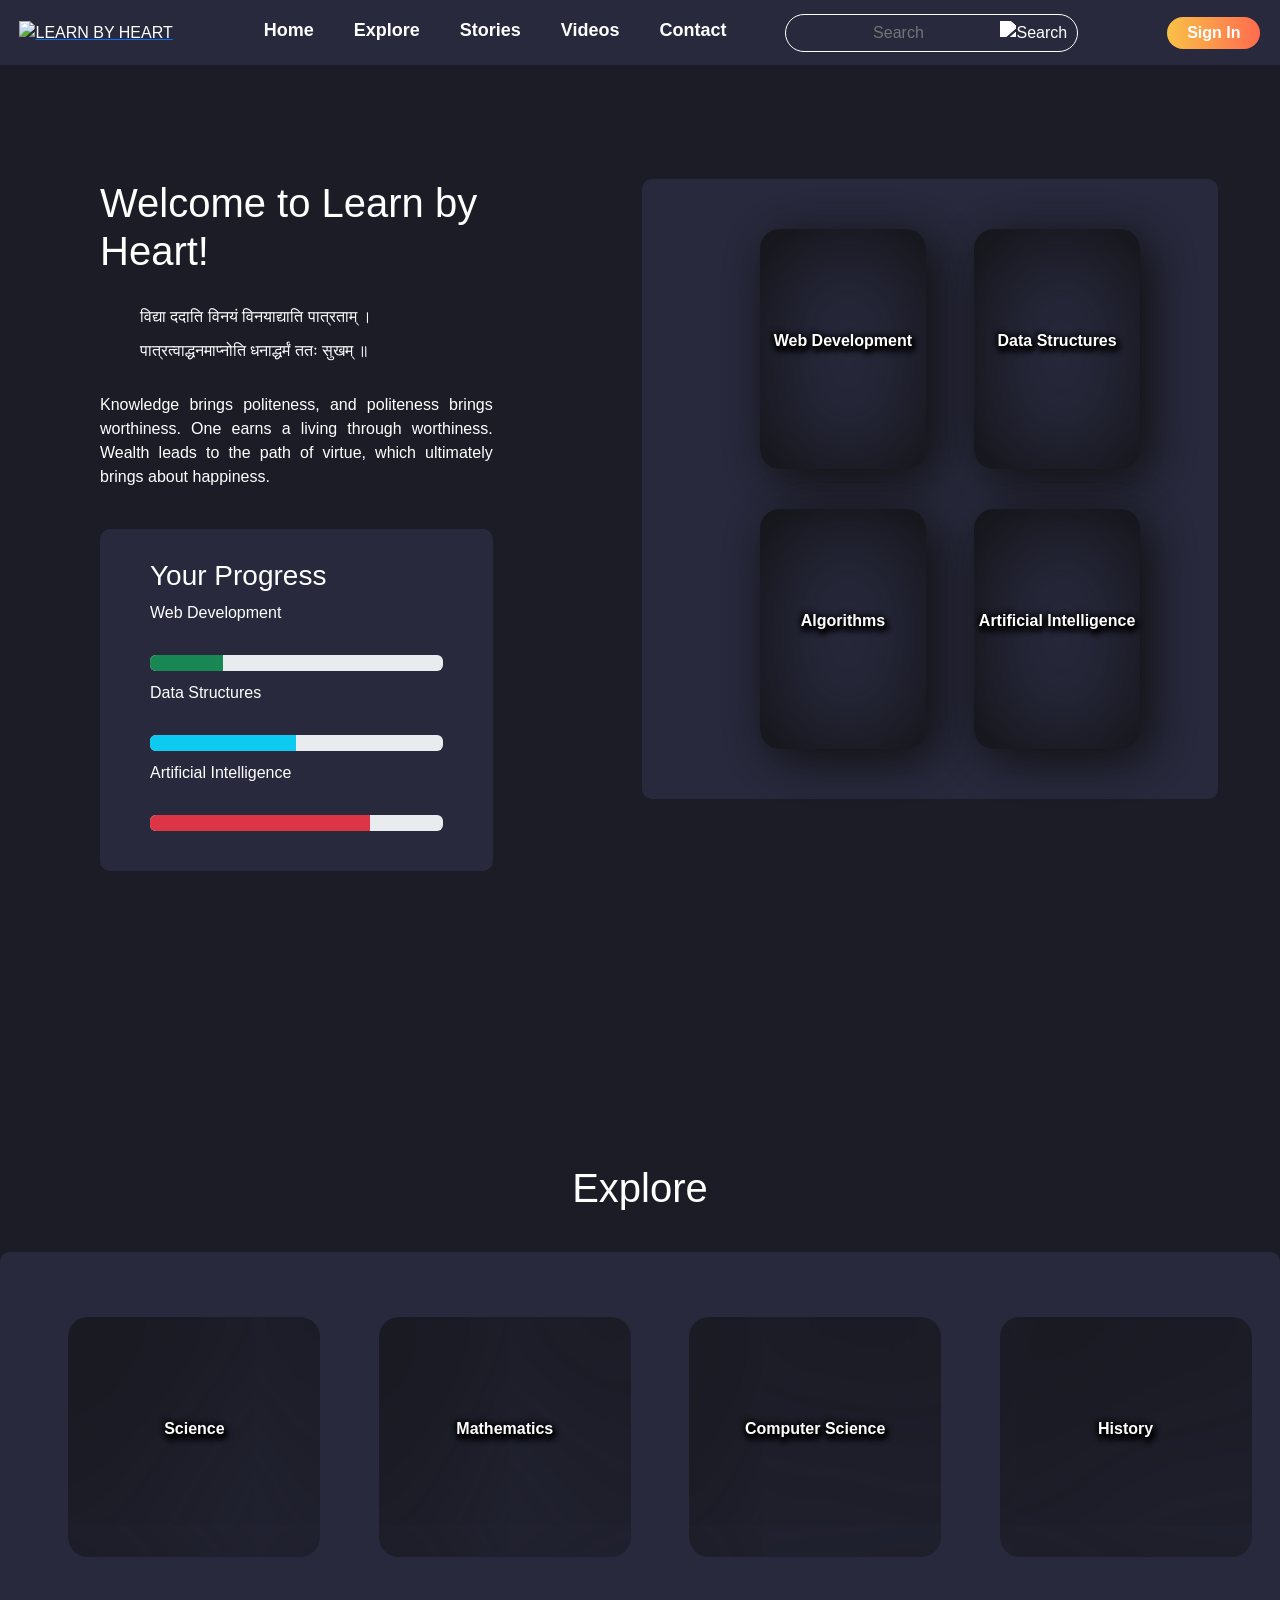
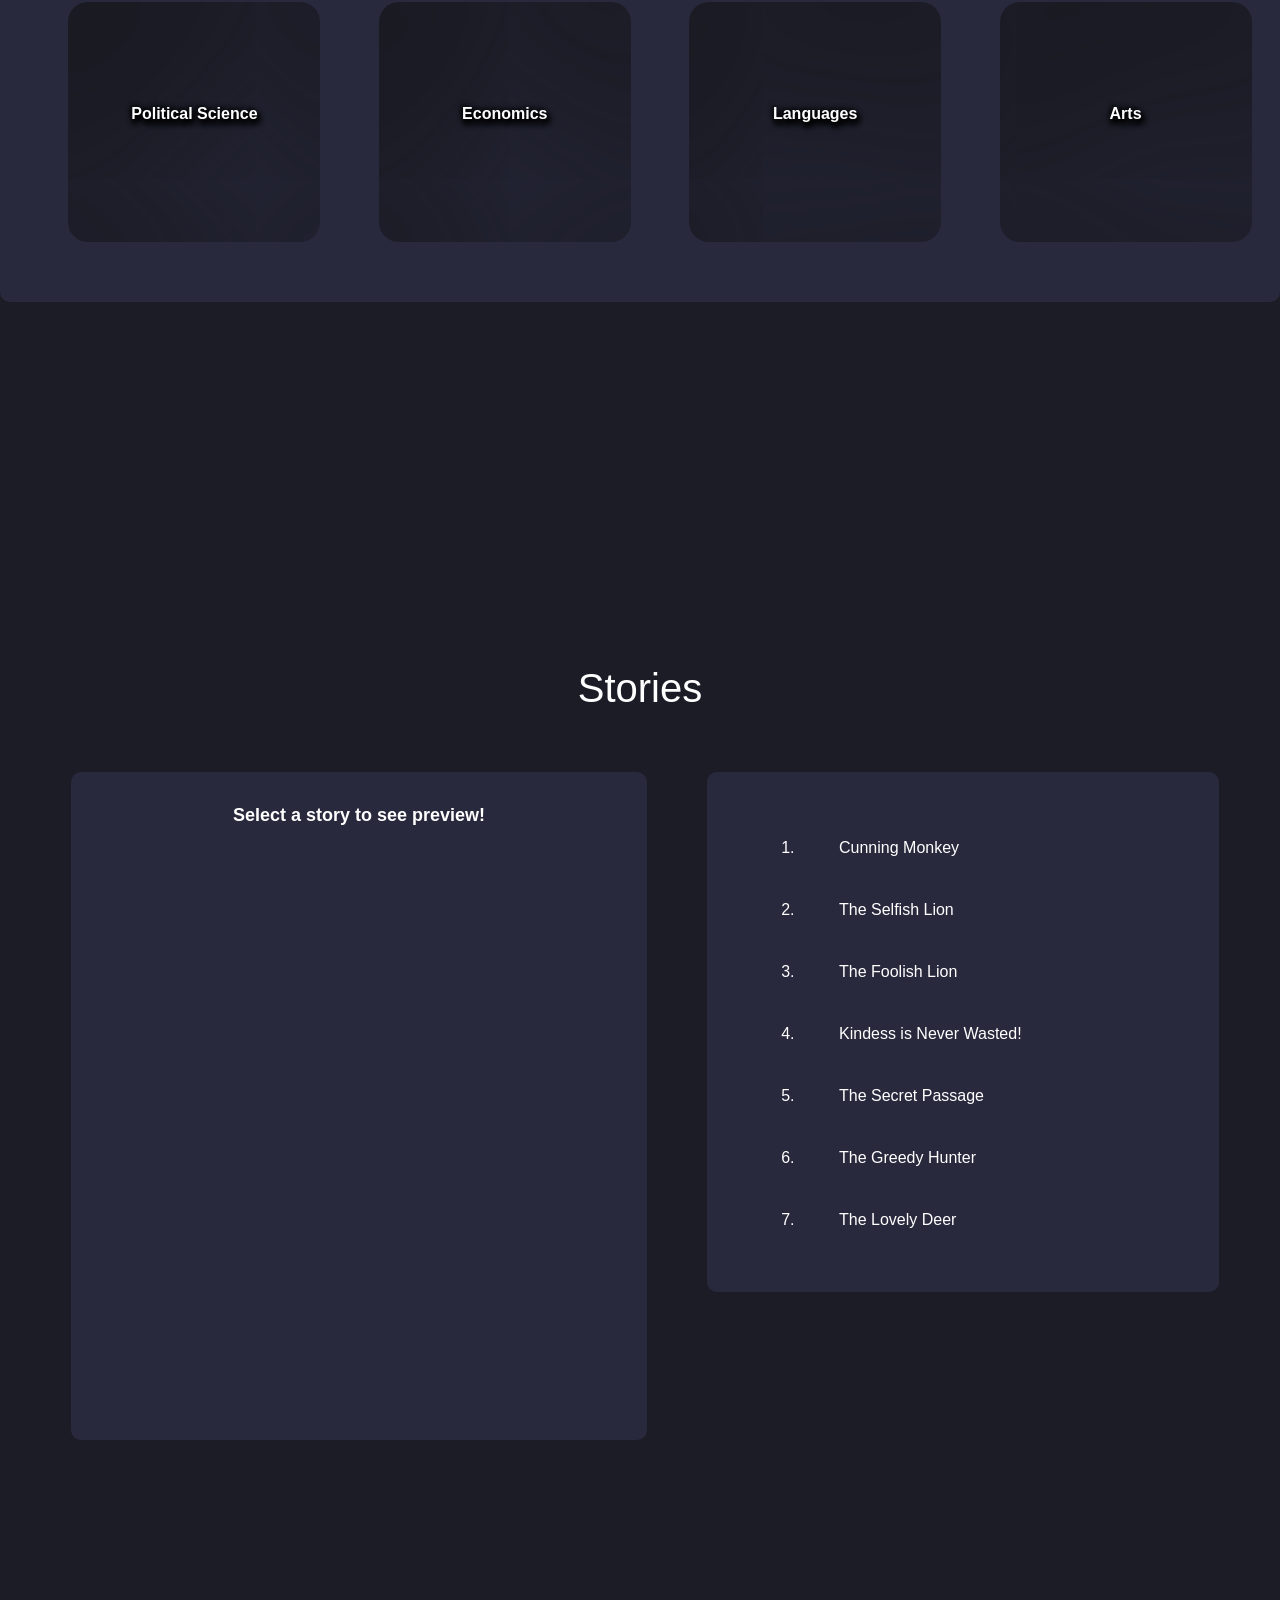
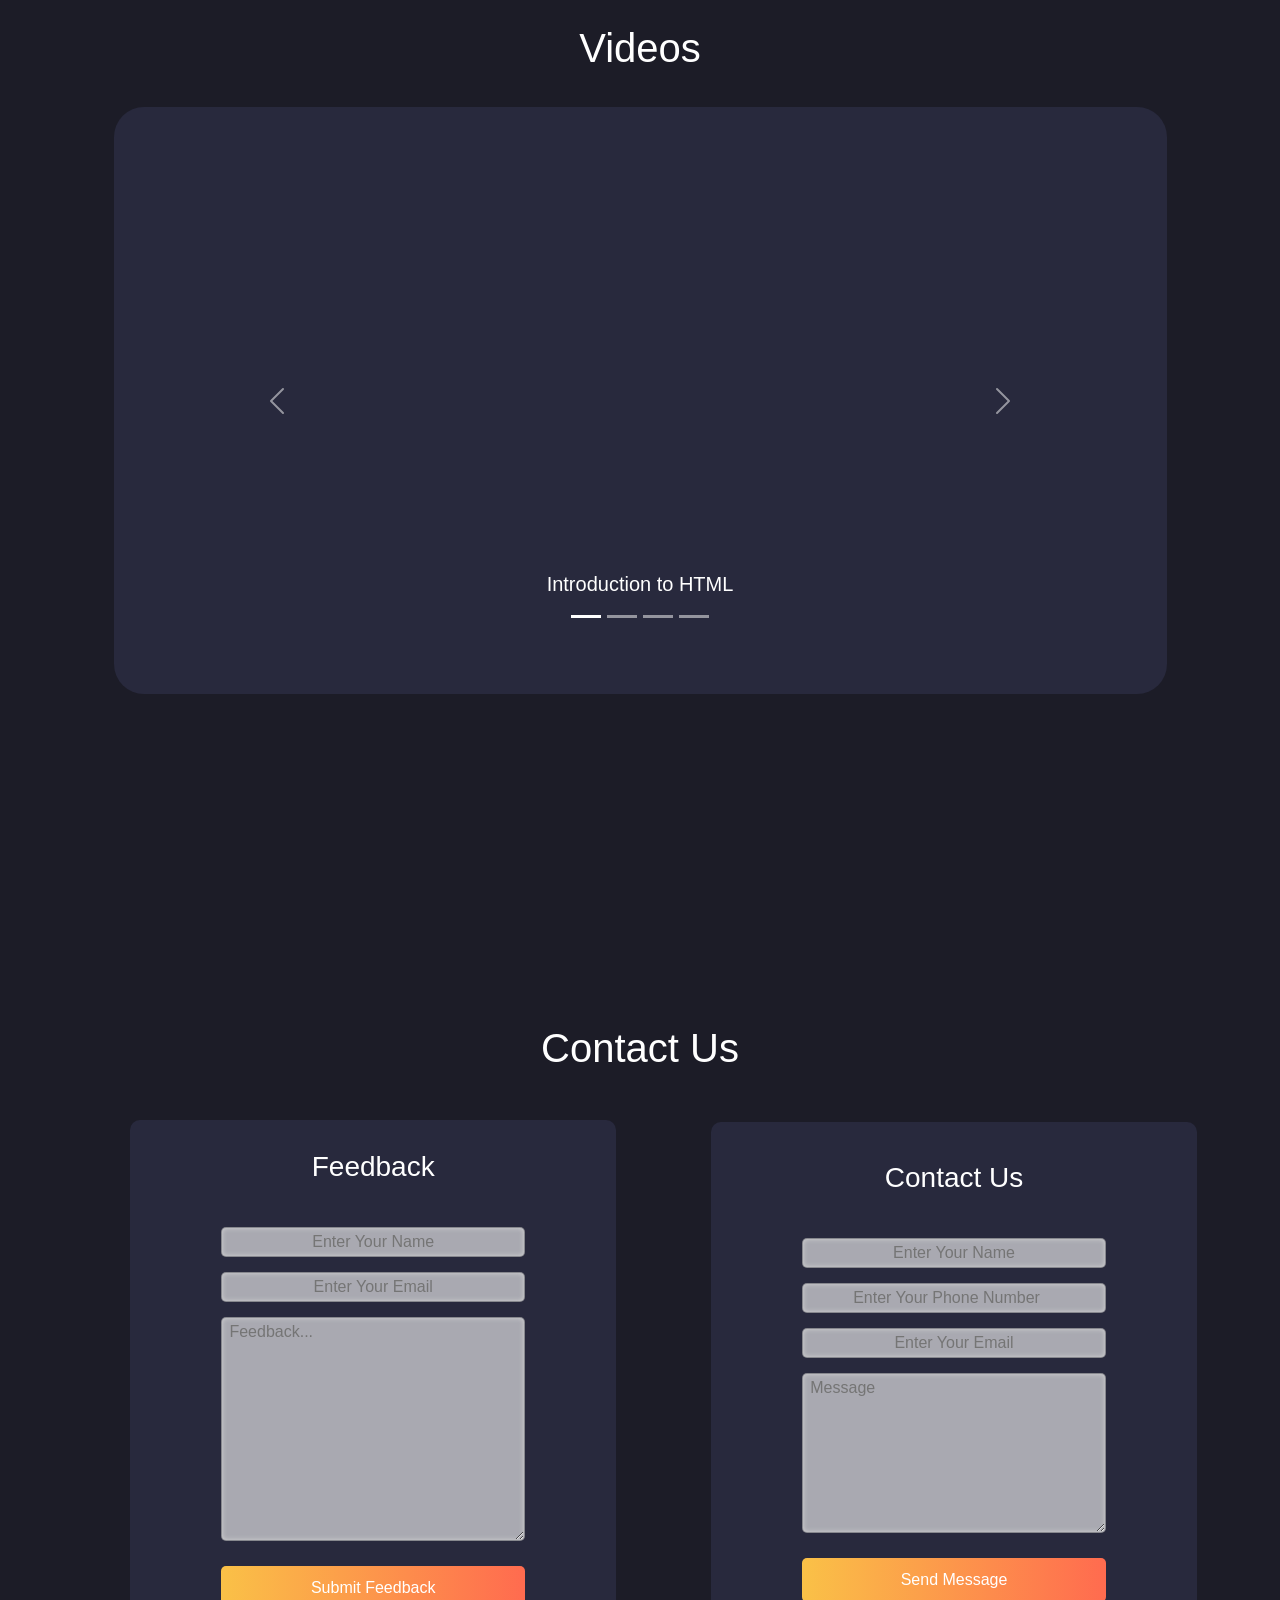
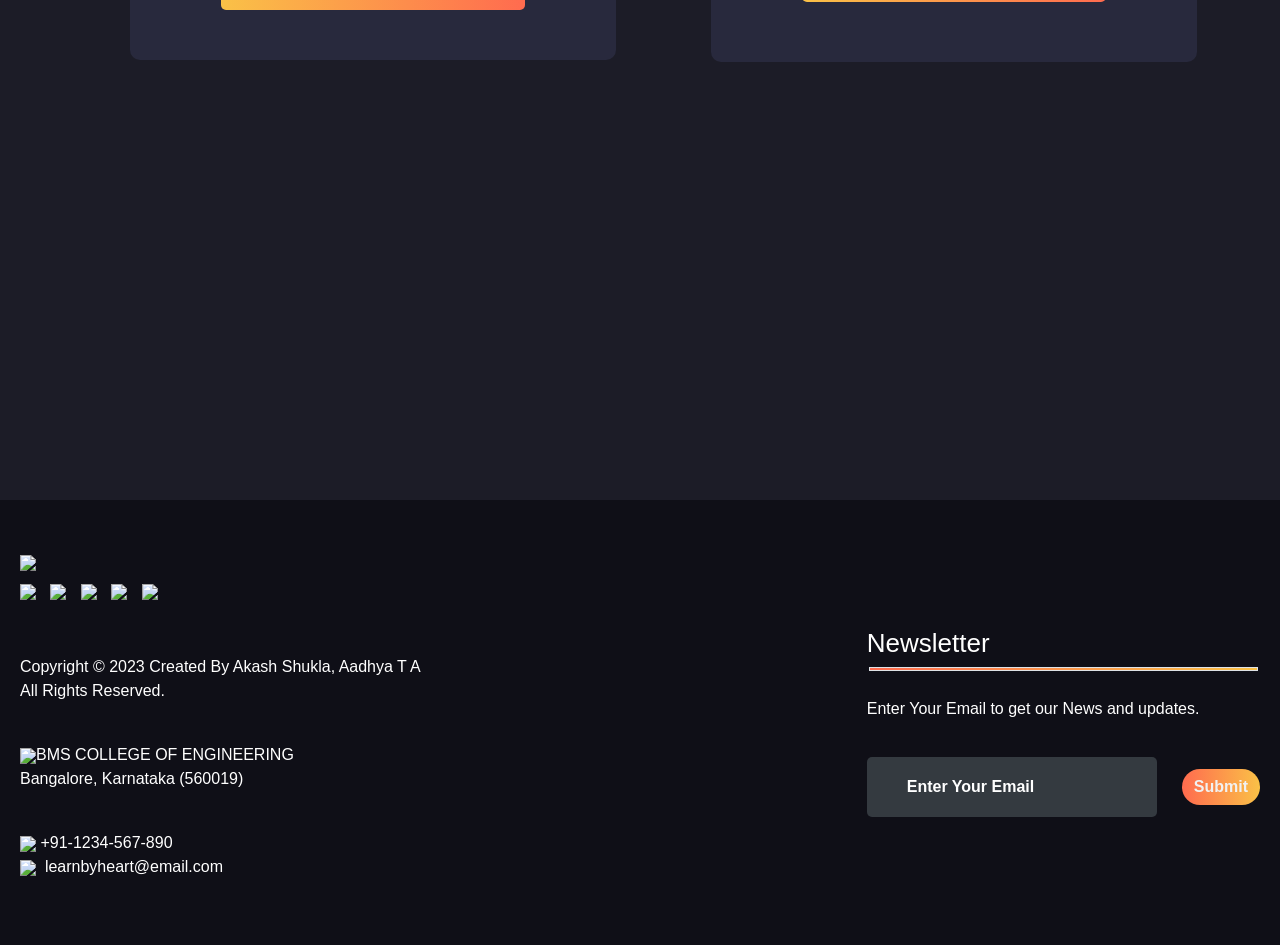
==== docs/index.html @ 22bdfecb "Renamed home.html to index.html in docs" ====
<!DOCTYPE html>
<html lang="en">

<head>
    <meta charset="UTF-8">
    <meta http-equiv="X-UA-Compatible" content="IE=edge">
    <meta name="viewport" content="width=device-width, initial-scale=1.0">

    <!-- FOR BOOTSTRAP -->
    <link href="https://cdn.jsdelivr.net/npm/bootstrap@5.3.0-alpha1/dist/css/bootstrap.min.css" rel="stylesheet"
        integrity="sha384-GLhlTQ8iRABdZLl6O3oVMWSktQOp6b7In1Zl3/Jr59b6EGGoI1aFkw7cmDA6j6gD" crossorigin="anonymous">

    <script src="https://cdn.jsdelivr.net/npm/bootstrap@5.3.0-alpha1/dist/js/bootstrap.bundle.min.js"
        integrity="sha384-w76AqPfDkMBDXo30jS1Sgez6pr3x5MlQ1ZAGC+nuZB+EYdgRZgiwxhTBTkF7CXvN"
        crossorigin="anonymous"></script>
    <link rel="stylesheet" href="home.css">
    <link rel="icon" type="image/x-icon" href="/ProjectLearnbyHeart/Images/Logo1.ico">

    <!-- <script src="home.js"></script> -->
    <title>Learn By Heart</title>

</head>

<body>

    <header>

        <nav>
            <div id="logo"><a href="home.html"><img src="/ProjectLearnbyHeart/Images/Logo1.png"
                        alt="LEARN BY HEART"></a></div>

            <div id="menu">
                <ul>
                    <li><a href="#home">Home</a></li>
                    <li><a href="#explore">Explore</a></li>
                    <li><a href="#stories">Stories</a></li>
                    <li><a href="#videos">Videos</a></li>
                    <li><a href="#contact">Contact</a></li>
                </ul>
            </div>

            <div id="search">
                <input type="text" placeholder="Search">
                <img src="/ProjectLearnbyHeart/Images/search.png" alt="Search">
            </div>

            <div id="login">
                <a href="login.html" target="_blank"><button class=logbtn id="signin">Sign In</button></a>
            </div>
        </nav>

    </header>

    <main>

        <div class="page" id="home">

            <div class="intro">
                <h1>Welcome to Learn by Heart!</h1>

                <div id="shloka">
                    <span> विद्या ददाति विनयं विनयाद्याति पात्रताम् ।</span> <span> पात्रत्वाद्धनमाप्नोति धनाद्धर्मं ततः
                        सुखम् ॥</span>
                </div>

                <p>Knowledge brings politeness, and politeness brings worthiness. One earns a living through worthiness.
                    Wealth leads to the path of virtue, which ultimately brings about happiness.</p>



                <div class="ngcard" id="progresstab">
                    <h3>Your Progress</h3>

                    <div>
                        <!-- FROM BOOTSTRAP -->

                        <p>Web Development</p>
                        <div class="progress" role="progressbar" aria-label="Success example" aria-valuenow="25"
                            aria-valuemin="0" aria-valuemax="100">
                            <div class="progress-bar bg-success" style="width: 25%"></div>
                        </div>
                        <p>Data Structures</p>
                        <div class="progress" role="progressbar" aria-label="Info example" aria-valuenow="50"
                            aria-valuemin="0" aria-valuemax="100">
                            <div class="progress-bar bg-info" style="width: 50%"></div>
                        </div>

                        <p>Artificial Intelligence</p>
                        <div class="progress" role="progressbar" aria-label="Danger example" aria-valuenow="100"
                            aria-valuemin="0" aria-valuemax="100">
                            <div class="progress-bar bg-danger" style="width: 75%"></div>
                        </div>

                    </div>

                </div>

            </div>

            <div class="ngcard" id="suggestion">

                <a href="https://www.youtube.com/watch?v=2Gv6CMvI-Lw" target="_blank">
                    <div class="scard" id="s1">Web Development</div>
                </a>
                <a href="https://www.youtube.com/watch?v=SFEROgwxicA" target="_blank">
                    <div class="scard" id="s2">Data Structures</div>
                </a>
                <a href="https://www.youtube.com/watch?v=6hfOvs8pY1k" target="_blank">
                    <div class="scard" id="s3">Algorithms</div>
                </a>
                <a href="https://www.youtube.com/watch?v=HdIppwUJ0f8" target="_blank">
                    <div class="scard" id="s4">Artificial Intelligence</div>
                </a>

            </div>

        </div>

        <div class="page" id="explore">

            <h1 class="title">Explore</h1>
            <div class="ngcard" id="ebg">
                <a href="/ProjectLearnbyHeart/Source/science.html" target="_blank">
                    <div class="ecard" id="e1">Science</div>
                </a>
                <a href="/ProjectLearnbyHeart/Source/maths.html" target="_blank">
                    <div class="ecard" id="e2">Mathematics</div>
                </a>
                <a href="/ProjectLearnbyHeart/Source/computerscience.html" target="_blank">
                    <div class="ecard" id="e3">Computer Science</div>
                </a>
                <a href="/ProjectLearnbyHeart/Source/history.html" target="_blank">
                    <div class="ecard" id="e4">History</div>
                </a>
                <a href="/ProjectLearnbyHeart/Source/landing.html" target="_blank">
                    <div class="ecard" id="e5">Political Science</div>
                </a>
                <a href="/ProjectLearnbyHeart/Source/landing.html" target="_blank">
                    <div class="ecard" id="e6">Economics</div>
                </a>
                <a href="/ProjectLearnbyHeart/Source/landing.html" target="_blank">
                    <div class="ecard" id="e7">Languages</div>
                </a>
                <a href="/ProjectLearnbyHeart/Source/landing.html" target="_blank">
                    <div class="ecard" id="e8">Arts</div>
                </a>
            </div>

        </div>

        <div class="page" id="stories">
            <h1 class="title" id="sttitle">Stories</h1>

            <div class="ngcard" id="stleft">

                <!-- DYNAMIC -->
                <div id="sthead">Select a story to see preview!</div>
                <div id="stpic"></div>
                <p id="stdis"></p>
            </div>

            <div class="ngcard" id="stright">

                <ol class="stlist">
                    <li class="stbtnli"> <button type="button" class="stbtn" id="stbtn1">Cunning Monkey</button> </li>
                    <li class="stbtnli"> <button type="button" class="stbtn" id="stbtn2">The Selfish Lion</button> </li>
                    <li class="stbtnli"> <button type="button" class="stbtn" id="stbtn3">The Foolish Lion</button> </li>
                    <li class="stbtnli"> <button type="button" class="stbtn" id="stbtn4">Kindess is Never
                            Wasted!</button> </li>
                    <li class="stbtnli"> <button type="button" class="stbtn" id="stbtn5">The Secret Passage</button>
                    </li>
                    <li class="stbtnli"> <button type="button" class="stbtn" id="stbtn6">The Greedy Hunter</button>
                    </li>
                    <li class="stbtnli"> <button type="button" class="stbtn" id="stbtn7">The Lovely Deer</button> </li>
                </ol>

            </div>


        </div>

        <div class="page" id="videos">
            <h1 class="title">Videos</h1>

            <!-- FROM BOOTSTRAP -->

            <div id="vidcontainer" class="videoCard ngcard">

                <div id="carouselExampleCaptions" class="carousel slide">
                    <div class="carousel-indicators">
                        <button type="button" data-bs-target="#carouselExampleCaptions" data-bs-slide-to="0"
                            class="active" aria-current="true" aria-label="Slide 1"></button>
                        <button type="button" data-bs-target="#carouselExampleCaptions" data-bs-slide-to="1"
                            aria-label="Slide 2"></button>
                        <button type="button" data-bs-target="#carouselExampleCaptions" data-bs-slide-to="2"
                            aria-label="Slide 3"></button>
                        <button type="button" data-bs-target="#carouselExampleCaptions" data-bs-slide-to="3"
                            aria-label="Slide 4"></button>
                    </div>
                    <div class="carousel-inner">
                        <div class="carousel-item active">
                            <!-- <img src="/bunny.jpg" class="d-block w-100" alt="..."> -->

                            <iframe width="853" height="480" src="https://www.youtube.com/embed/qz0aGYrrlhU"
                                title="HTML Tutorial for Beginners: HTML Crash Course" frameborder="0"
                                allow="accelerometer; autoplay; clipboard-write; encrypted-media; gyroscope; picture-in-picture; web-share"
                                allowfullscreen></iframe>

                            <div class="carousel-caption d-none d-md-block">
                                <h5>Introduction to HTML</h5>
                                <!-- <p>Some representative placeholder content for the first slide.</p> -->
                            </div>
                        </div>
                        <div class="carousel-item">

                            <!-- <img src="/bunny.jpg" class="d-block w-100" alt="..."> -->

                            <iframe width="853" height="480" src="https://www.youtube.com/embed/1Rs2ND1ryYc"
                                title="CSS Tutorial - Zero to Hero (Complete Course)" frameborder="0"
                                allow="accelerometer; autoplay; clipboard-write; encrypted-media; gyroscope; picture-in-picture; web-share"
                                allowfullscreen></iframe>

                            <div class="carousel-caption d-none d-md-block">
                                <!-- <h5>Introduction to CSS</h5> -->
                                <!-- <p>Some representative placeholder content for the second slide.</p> -->
                            </div>
                        </div>

                        <div class="carousel-item">

                            <!-- <img src="/Spider-man.jpeg" class="d-block w-100" alt="..."> -->

                            <iframe width="853" height="480" src="https://www.youtube.com/embed/PkZNo7MFNFg"
                                title="Learn JavaScript - Full Course for Beginners" frameborder="0"
                                allow="accelerometer; autoplay; clipboard-write; encrypted-media; gyroscope; picture-in-picture; web-share"
                                allowfullscreen></iframe>
                            <div class="carousel-caption d-none d-md-block">
                                <!-- <h5>Introduction to JavaScript</h5> -->
                                <!-- <p>Some representative placeholder content for the third slide.</p> -->
                            </div>
                        </div>

                        <div class="carousel-item">

                            <iframe width="853" height="480" src="https://www.youtube.com/embed/bMknfKXIFA8"
                                title="React Course - Beginner's Tutorial for React JavaScript Library [2022]"
                                frameborder="0"
                                allow="accelerometer; autoplay; clipboard-write; encrypted-media; gyroscope; picture-in-picture; web-share"
                                allowfullscreen></iframe>

                            <div class="carousel-caption d-none d-md-block">
                                <!-- <h5>Introduction to ReactJS</h5> -->
                            </div>
                        </div>

                    </div>
                    <button class="carousel-control-prev" type="button" data-bs-target="#carouselExampleCaptions"
                        data-bs-slide="prev">
                        <span class="carousel-control-prev-icon" aria-hidden="true"></span>
                        <span class="visually-hidden">Previous</span>
                    </button>
                    <button class="carousel-control-next" type="button" data-bs-target="#carouselExampleCaptions"
                        data-bs-slide="next">
                        <span class="carousel-control-next-icon" aria-hidden="true"></span>
                        <span class="visually-hidden">Next</span>
                    </button>
                </div>


            </div>
        </div>



        <div class="page" id="contact">
            <h1 class="title">Contact Us</h1>
            <div class="feedbox">

                <div class="feed">
                    <h3>Feedback</h3>
                    <form action="mailto:akashshukla.is21@bmsce.ac.in" method="post" enctype="text/plain">
                        <input type="text" name="" class="fname" required="required" placeholder="Enter Your Name">
                        <input type="email" name="mail" required="required" placeholder="Enter Your Email">

                        <!-- <div class="row">
                            <div class="col-md-6" style="margin-top: 50px;">
                                <div class="slider-wrapper green">
                                    <input class="input-range" data-slider-id='ex1Slider' type="text" data-slider-min="0" data-slider-tooltip="always" data-slider-max="100" data-slider-step="1" data-slider-value="14"/>
                                </div>
                            </div>
                        </div> -->

                        <textarea name="addtional" placeholder="Feedback..."></textarea>
                        <button type="submit" class="csubmit">Submit Feedback</button>
                    </form>
                </div>
            </div>

            <div class="contactus">
                <div class="feed">
                    <h3>Contact Us</h3>
                    <form action="mailto:akashshukla.is21@bmsce.ac.in" method="post" enctype="text/plain">
                        <input type="text" name="" class="fname" required="required" placeholder="Enter Your Name">
                        <input type="number" name="" class="fname" required="required"
                            placeholder="Enter Your Phone Number">
                        <input type="email" name="mail" required="required" placeholder="Enter Your Email">
                        <textarea name="addtional" id="messagebox" placeholder="Message"></textarea>
                        <button type="submit" class="csubmit">Send Message</button>
                    </form>
                </div>
            </div>

        </div>


        </div>

        </div>

    </main>




    <!-- FOOTER -->
    <footer>
        <div class="footer-container">
            <div class="left-col">
                <img src="/ProjectLearnbyHeart/Images/Logo1.png" style="width: 200px;">
                <div class="logo"></div>
                <div class="social-media">
                    <a href="#"><img src="/ProjectLearnbyHeart/Images/fb.png"></a>
                    <a href="#"><img src="/ProjectLearnbyHeart/Images/insta.png"></a>
                    <a href="#"><img src="/ProjectLearnbyHeart/Images/tt.png"></a>
                    <a href="#"><img src="/ProjectLearnbyHeart/Images/ytube.png"></a>
                    <a href="#"><img src="/ProjectLearnbyHeart/Images/linkedin.png"></a>
                </div><br><br>
                <p class="rights-text">Copyright © 2023 Created By Akash Shukla, Aadhya T A<br>All Rights Reserved.</p>
                <br>
                <p><img src="/ProjectLearnbyHeart/Images/location.png">BMS COLLEGE OF ENGINEERING<br>Bangalore,
                    Karnataka (560019)</p><br>
                <p><img src="/ProjectLearnbyHeart/Images/phone.png"> +91-1234-567-890<br><img
                        src="/ProjectLearnbyHeart/Images/mail.png">&nbsp; learnbyheart@email.com</p>
            </div>
            <div class="right-col">
                <h1 style="color: #fff">Newsletter</h1>
                <div class="border"></div><br>
                <p>Enter Your Email to get our News and updates.</p>
                <form class="newsletter-form">
                    <input class="txtb" type="email" placeholder="Enter Your Email">
                    <input class="btn" type="submit" value="Submit">
                </form>
            </div>
        </div>
    </footer>



    <script src="home.js">
    </script>

    <!-- FOR BOOTSTRAP -->

    <script src="https://cdn.jsdelivr.net/npm/bootstrap@5.3.0-alpha1/dist/js/bootstrap.bundle.min.js"
        integrity="sha384-w76AqPfDkMBDXo30jS1Sgez6pr3x5MlQ1ZAGC+nuZB+EYdgRZgiwxhTBTkF7CXvN"
        crossorigin="anonymous"></script>
    <script src="https://cdn.jsdelivr.net/npm/@popperjs/core@2.11.6/dist/umd/popper.min.js"
        integrity="sha384-oBqDVmMz9ATKxIep9tiCxS/Z9fNfEXiDAYTujMAeBAsjFuCZSmKbSSUnQlmh/jp3"
        crossorigin="anonymous"></script>
    <script src="https://cdn.jsdelivr.net/npm/bootstrap@5.3.0-alpha1/dist/js/bootstrap.min.js"
        integrity="sha384-mQ93GR66B00ZXjt0YO5KlohRA5SY2XofN4zfuZxLkoj1gXtW8ANNCe9d5Y3eG5eD"
        crossorigin="anonymous"></script>


</body>

</html>
---- docs/home.css ----
* {
    box-sizing: border-box;
    margin: 0;
    padding: 0;
    color: white;
    font-family: sans-serif;
    background: transparent;
    /* border: 2px solid red; */
}

html {
    scroll-behavior: smooth;
}

body {
    background: #1c1c27;
    color: white;
    font-family: 'Open Sans', sans-serif;
}

.title {
    text-align: center;
    margin: 10px;
}

/* NAVIGATION BAR */

header {
    height: 10vh;
}

nav {
    background-color: #28293d;
    position: fixed;
    display: flex;
    width: 100%;
    z-index: 1000;
    justify-content: space-around;
    transition: 1.5s;
    align-items: center;
    /* margin-bottom: 60px; */
}

nav div {
    display: inline;
}


nav #logo img {
    height: 60px;
}


nav ul {
    /* display: inline; */
    margin-top: 12px;
    display: flex;
    align-items: center;
}

nav ul li {
    list-style: none;
    font-weight: bold;
    font-size: large;
    margin: 5px 8px;
}


nav ul li a {
    padding: 5px 12px;
    color: #ffffff;
    cursor: pointer;
    transition: 1s;
    text-decoration: none;
}

nav ul li a:hover {
    border-radius: 15px;
    background: linear-gradient(to right, #ff6b4f, #fac147);
}

nav #search img {
    /* filter: contrast(0); */
    filter: brightness(50);
    height: 25px;
    padding-top: 2px;
}


nav #search {
    padding: 4px 10px;
    display: flex;
    justify-content: center;
    border: 1px solid white;
    border-radius: 20px;
}

nav #search:hover {
    border: 1px solid rgba(252, 255, 57, 0.984);

}


nav #search input {
    padding: 2px;
    color: white;
    text-align: center;
    background: transparent;
    outline: none;
    border: none;
}

/* nav #search input:active{
    border-color: linear-gradient(to right, #ff6b4f, #fac147);
} */

/*CUSTOM CURSON NOT WORKING*/

nav #search input:hover {

    /* cursor: url('C:\Users\rajus\Documents\WebDev\Project Learn by Heart\Images\pencil.svg'), auto; */
    cursor: url("C:\Users\rajus\Documents\WebDev\Project Learn by Heart\Images\pencil.cur"), auto;
    /* cursor: zoom-in; */

}


.logbtn {
    margin-left: 50px;
    padding: 4px 20px;
    font-weight: bold;
    /* border: 2px solid #DF2771; */
    /* font-size: large; */
    border: none;
    border-radius: 20px;
    text-decoration: none;
    /* transition-delay: 2s; */
    transition: 0.5s;
    background: linear-gradient(to left, #ff6b4f, #fac147);
    color: #fff;
    cursor: pointer;
}

.logbtn:hover {
    background: linear-gradient(to right, #ff6b4f, #fac147);
    transform: scale(1.3);
}

/* PAGE */

.page {
    width: 100%;
    height: 100vh;
    display: flex;
    padding-top: 64px;
    margin-bottom: 60px;
    position: sticky;
    align-items: auto;
}

/* HOME */

.ngcard {
    width: 30%;
    height: 20%;
    display: flex;
    display: inline-block;
    background-color: #28293d;
    margin: 30px;
    border-radius: 10px;
    padding: 30px 50px;

}

.ngcard:hover {
    /* box-shadow: 0 2px 10px rgba(0, 0, 0, 0.5); */
    box-shadow: 1px 1px 6px #0f0f17 inset;
    /* box-shadow: 2 20px rgba(0,0,0,0.5); */
}


#home .intro {
    display: inline;
    width: 40%;
    /* margin-left: 50px; */
    padding-left: 50px;
    margin: 50px;
    margin-top: 25px;
}

#home .intro p {
    text-align: justify;
    width: 85%;
    margin-bottom: 30px;
}

#home #shloka {
    margin: 30px;
    /* margin-top: 70px; */
}

#home #shloka span {
    display: block;
    margin: 10px;
}

#home #progresstab {
    /* margin: 5px; */
    width: 85%;
    margin-left: 0px;
    margin-top: 10px;
    height: fit-content;
    justify-content: center;
}

.progress {
    margin-bottom: 10px;
    margin-top: 0px;
}




#home #suggestion {
    margin-top: 25px;
    width: 45%;
    height: fit-content;
    display: flex;
    flex-wrap: wrap;
    justify-content: space-evenly;
}

#suggestion a {
    width: 35%;
}

/* #ebg{
    margin-top: 25px;
    width: 45%;
    display: flex;
    flex-wrap: wrap;
    justify-content: space-evenly;
} */


.scard,
.ecard {
    display: inline-block;
    width: 100%;
    border-radius: 20px;
    /* border: 2px solid #FA4B37; */
    background-image: url("/ProjectLearnbyHeart/Images/girl\ reading\ g.gif");
    /* filter: drop-shadow(100); */
    /* background-repeat: no-repeat; */
    /* background-color: #DF2771; */
    /* text-shadow: 200px 200px red; */
    /* border: 2px solid red; */
    color: white;
    padding: 5px;
    margin: 20px;
    height: 15em;
    box-shadow: 5px 5px 100px #0f0f17 inset, 10px 10px 50px #0f0f17;
    text-align: center;
    padding-top: 100px;
    transition: 0.8s;
    font-weight: bold;
    text-shadow: 2px 2px 5px black, 4px 4px 5px black, -2px -2px 5px black, 0px 6px 5px black;
    filter: grayscale(1);
}

.scard:hover,
.ecard:hover {
    box-shadow: none;
    transform: scale(1.25);
    box-shadow: 2px 0px 5px rgb(250, 193, 71), 0px 2px 5px #FA4B37, -2px 0px 5px #fac147, 0px -2px 5px #FA4B37,
        4px 0px 5px #fac147, 0px 4px 5px #FA4B37, -4px 0px 5px #fac147, 0px -4px 5px #FA4B37;
        
  

    /* padding-top: 200px; */
    padding-top: 250px;

    /* text-shadow: 10px 10px 10px black; */
    font-size: larger;
    filter: grayscale(0);
    z-index: 1000;
    /* padding: none; */

}

/* SUGGESTION CARDS BY ID  */
#s1 {
    background-image: url("/ProjectLearnbyHeart/Images/web_dev.png");
    background-repeat: no-repeat;
    background-size: cover;
    background-position-x: center;
}

#s2 {
    background-image: url("/ProjectLearnbyHeart/Images/ds.png");
    background-repeat: no-repeat;
    background-size: cover;
    background-position-x: 75%;
}

#s3 {
    background-image: url("/ProjectLearnbyHeart/Images/Algo.jpg");
    background-repeat: no-repeat;
    background-size: cover;
    background-position-x: center;
}

#s4 {
    background-image: url("/ProjectLearnbyHeart/Images/aiml2.webp");
    background-repeat: no-repeat;
    background-size: cover;
    background-position-x: 80%;
}





/* EXPLORE */

#explore {
    display: block;
    width: 100%;
    margin-top: 100px;

}

#explore #ebg {
    width: 100%;
    /* margin: auto; */
    /* padding: 25px;     */
    height: fit-content;
    display: flex;
    flex-wrap: wrap;
    justify-content: space-evenly;
    padding: 40px 10px;
    margin: 40px 0px;
    /* padding: 10px; */
}

#ebg a {
    display: inline;
    width: 20%;
    margin: 20px;
    margin-bottom: 0px;
    margin-top: 5px;
}

.ecard {
    display: inline-block;
    width: 100%;
    border-radius: 20px;
    /* border: 2px solid #FA4B37; */
    background-image: url("/ProjectLearnbyHeart/Images/home\ school.PNG");
    filter: drop-shadow(100px);
    background-repeat: no-repeat;
    /* background-color: #DF2771; */
    padding: 5px;
    margin: 20px;
    height: 15em;
    box-shadow: 30px 30px 1000px #0f0f17 inset;
    text-align: center;
    padding-top: 100px;
    transition: 0.8s;

}


/* EXPLORE CARDS BY ID  */

#e1 {
    background-image: url("/ProjectLearnbyHeart/Images/science.jpg");
    background-repeat: no-repeat;
    background-size: cover;
    background-position-x: center;
}

#e2 {
    background-image: url("/ProjectLearnbyHeart/Images/mathsimg2.jpg");
    background-repeat: no-repeat;
    background-size: cover;
    background-position-x: center;
}

#e3 {
    background-image: url("/ProjectLearnbyHeart/Images/aiml.webp");
    background-repeat: no-repeat;
    background-size: cover;
    background-position-x: 75%;
}

#e4 {
    background-image: url("/ProjectLearnbyHeart/Images/history.png");
    background-repeat: no-repeat;
    background-size: cover;
    background-position-x: center;
}


#e5 {
    background-image: url("/ProjectLearnbyHeart/Images/civics.jpg");
    background-repeat: no-repeat;
    background-size: cover;
    background-position-x: center;
}

#e6 {
    background-image: url("/ProjectLearnbyHeart/Images/eco3.avif");
    background-repeat: no-repeat;
    background-size: cover;
    background-position-x: center;
}

#e7 {
    background-image: url("/ProjectLearnbyHeart/Images/langl.jpg");
    background-repeat: no-repeat;
    background-size: cover;
    background-position-x: center;
}

#e8 {
    background-image: url("/ProjectLearnbyHeart/Images/art1.webp");
    background-repeat: no-repeat;
    background-size: cover;
    background-position-x: center;
    background-position-y: 90%;
}



/* copy scard hover for ecard hover here */

/* STORIES */

#stories {
    display: flex;
    justify-content: space-evenly;
    flex-wrap: wrap;
    width: 100%;
    justify-content: center;
    margin-top: 200px;

}

#sttitle {
    display: block;
    width: 100%;
}

#stleft {

    /* border: 2px solid red; */
    display: flex;
    width: 45%;
    /* margin-top: 20px; */
    height: fit-content;
    margin-left: 40px;
    flex-wrap: wrap;
    /* padding: 50px; */
    justify-content: space-evenly;
}

#sthead {
    width: 100%;
    text-align: center;
    font-weight: bold;
    font-size: large;
    margin-bottom: 20px;
}

#stdis {
    margin: 20px;
    width: 100%;
    text-align: justify;
    transition: 1s;
}

#stright {
    width: 40%;
    display: flex;
    height: fit-content;
}

.stbtnli {

    margin: 10px;
    margin-top: 30px;
}

.stbtn {
    padding: 4px 20px;
    margin-left: 20px;
    /* padding: 8px 20px; */

    /* border: 2px solid #DF2771; */
    /* font-size: large; */
    border: none;
    border-radius: 20px;
    text-decoration: none;
    /* transition-delay: 2s; */
    transition: 0.5s;
    background: transparent;

    color: #fff;
    cursor: pointer;

}

.stbtn:hover {
    background: linear-gradient(to left, #ff6b4f, #fac147);
    font-weight: bold;
    margin-left: 40px;
    transform: scale(1.3);
}


/* LEFT STORY  */


#stleft {
    width: 45%;
    height: 80%;

}

.st1pic {
    background-image: url("/ProjectLearnbyHeart/Images/story1.webp");
    border-radius: 20px;
    height: 70%;
    width: 80%;
    background-repeat: no-repeat;
    background-size: cover;
    background-position-x: center;
    transition: 1s;
}


.st2pic {
    background-image: url("/ProjectLearnbyHeart/Images/story2.jpg");
    border-radius: 20px;
    height: 70%;
    width: 80%;
    background-repeat: no-repeat;
    background-size: cover;
    background-position-x: center;
    transition: 1s;
}

.st3pic {
    background-image: url("/ProjectLearnbyHeart/Images/story3.jpg");
    border-radius: 20px;
    height: 70%;
    width: 80%;
    background-repeat: no-repeat;
    background-size: cover;
    background-position-x: center;
    transition: 1s;
}

.st4pic {
    background-image: url("/ProjectLearnbyHeart/Images/story4.jpg");
    border-radius: 20px;
    height: 70%;
    width: 80%;
    background-repeat: no-repeat;
    background-size: cover;
    background-position-x: center;
    transition: 1s;
}

.st5pic {
    background-image: url("/ProjectLearnbyHeart/Images/story5.jpg");
    border-radius: 20px;
    height: 70%;
    width: 80%;
    background-repeat: no-repeat;
    background-size: cover;
    background-position-x: center;
    transition: 1s;
}

.st6pic {
    background-image: url("/ProjectLearnbyHeart/Images/story6.jpg");
    border-radius: 20px;
    height: 70%;
    width: 80%;
    background-repeat: no-repeat;
    background-size: cover;
    background-position-x: center;
    transition: 1s;
}

.st7pic {
    background-image: url("/ProjectLearnbyHeart/Images/story7.jpg");
    border-radius: 20px;
    height: 70%;
    width: 80%;
    background-repeat: no-repeat;
    background-size: cover;
    background-position-x: center;
    transition: 1s;
}

/* VIDEO  */

#videos {
    display: block;
    /* height: 1080px; */
    justify-content: center;
    /* border: 2px solid red; */
    width: 100%;
    /* padding: auto; */

}

#vidcontainer {
    /* width: 100%; */
    display: flex;
    /* border: 2px solid yellow; */
    padding: 50px 100px;
    border-radius: 30px;
    justify-content: center;
    /* margin: 20px; */
    margin: auto;
    margin-top: 35px;
    /* border: 2px solid red; */
    width: fit-content;
    height: fit-content;

}

.videoCard {
    /* border: 2px solid red; */
    width: 100%;
    padding: 0;
    width: fit-content;
    /* border: 2px solid red; */

}

.carousel {
    /* border: 2px solid red; */
    border-radius: 40px;
}

iframe {
    border-radius: 30px;
}


/* 
.carousel-inner{
    border: 2px solid red;
}  */


/* FEEDBACK */

#contact {
    display: block;
    /* height: 1080px; */
    width: 100%;
    justify-content: space-evenly;
    margin-bottom: 250px;
    margin-top: 100px;
}


/* LEFT BOX  */
.feedbox {
    display: inline-block;
    width: 38%;
    /* margin-top:20px; */
    margin-left: 130px;
    margin-right: 50px;
    margin-top: 30px;
    /* padding-top: 50px; */
    /* border: 2px solid slateblue; */
    position: relative;
    top: 8px;
}

.feed {
    /* border: 2px solid green; */
    width: 100%;
    height: 540px;
    border-radius: 10px;
    justify-content: center;
    /* box-shadow: inset 0 0 90px rgba(0,0,0,0.6),
					0 0 80px rgba(0,0,0,0.2); */
    /* background: rgba(0,0,0,0.4); */

    background-color: #28293d;
    /* margin: 30px; */
    border-radius: 10px;
    /* padding: 30px 50px; */

}

.feed:hover {
    box-shadow: 1px 1px 6px #0f0f17 inset;
}

.feed h3 {

    /* border: 2px solid red; */
    display: block;
    width: 100%;
    text-align: center;
    padding-top: 30px;
}


.feed form {
    /* border: 2px solid red; */
    /* display: block; */
    width: 100%;
    padding: 20px;
    padding-top: 20px;
    padding-bottom: 60px;
    margin-bottom: 100px;
}

.feed form input,
.feed textarea {
    text-align: center;
    display: block;
    padding: 2px 7px;
    border-radius: 5px;
    box-shadow: inset 0 0 5px lightgray;
    border: 1px solid rgba(0, 0, 0, 0.2);
    outline: none;
    color: #2E3D49;
    background: #fff9;
    margin: auto;
    margin-top: 15px;
    width: 68%;
    font-family: Verdana, Geneva, Tahoma, sans-serif;
}

.feed textarea {
    height: 14em;
    /* width: 20em; */
    text-align: left;
}

.csubmit {

    display: block;
    text-align: center;
    margin: auto;
    margin-top: 25px;
    /* margin-bottom: 50px; */
    background: linear-gradient(to left, #ff6b4f, #fac147);
    border-radius: 5px;
    border-style: none;
    outline: none;
    width: 68%;
    padding: 10px 20px;
    color: #fff;
    cursor: pointer;
    transition: 1s;
    /* transform: scale(0.75); */
    /* font-size: large; */
}

.csubmit:hover {
    background: linear-gradient(to right, #ff6b4f, #fac147);
    /* font-size: x-large; */
    /* font-weight: bold; */

    box-shadow: 6px 6px 20px #0f0f17;
    border-radius: 15px;
    transform: scale(1.2);
    width: 55%;

}

/* SLIDER  */




/* RIGHT BOX */

.contactus {

    /* border: 2px solid red; */
    display: inline-block;
    width: 38%;
    margin-top: 20px;
    height: fit-content;
    margin-left: 40px;

}

.contactus .feed {
    padding-top: 9px;
}

/* .contform{
    display: flex;
    justify-content: space-around;
} */

#contactus h3 {

    /* border: 2px solid red; */
    display: block;
    width: 100%;
    text-align: center;
    padding: 30px;
}

#messagebox {
    height: 10em;
}


/* FOOTER  */

footer {
    color: #E5E8EF;
    background: #0f0f17;
    padding: 50px 0;
}

footer .footer-container {
    max-width: 1300px;
    margin: auto;
    padding: 0 20px;
    display: flex;
    justify-content: space-between;
    align-items: center;
    flex-wrap: wrap-reverse;
    /* background-color: #FA4B37; */
}

footer .social-media img {
    width: 22px;
}

footer .logo {
    width: 180px;
    color: #fff;
}

footer .social-media a {
    margin-right: 10px;
    font-size: 22px;
    text-decoration: none;
}

footer .right-col h1 {
    font-size: 26px;
}

footer .border {
    width: 110 px;
    height: 4px;
    background: linear-gradient(to right, #ff6b4f, #fac147);
    margin: 2px;
}

footer .newsletter-form {
    display: flex;
    justify-content: center;
    align-items: center;
    flex-wrap: wrap;
}

footer input::placeholder {
    color: white !important;
}

footer .txtb {
    flex: 1;
    padding: 18px 40px;
    font-size: 16px;
    background: #343A40;
    border: none;
    font-weight: 700;
    outline: none;
    border-radius: 5px;
    min-width: 260px;
    margin-top: 20px;
    color: white;
}

footer .btn {
    margin-top: 20px;
    padding: 10px px;
    font-size: 16px;
    color: #f1f1f1;
    background: linear-gradient(to right, #ff6b4f, #fac147);
    border: none;
    font-weight: 700;
    outline: none;
    border-radius: 25px;
    margin-left: 25px;
    cursor: pointer;
    transition: opacity .3s linear;
    transition: 1s;
}

footer .btn:hover {
    transform: scale(1.2);
}
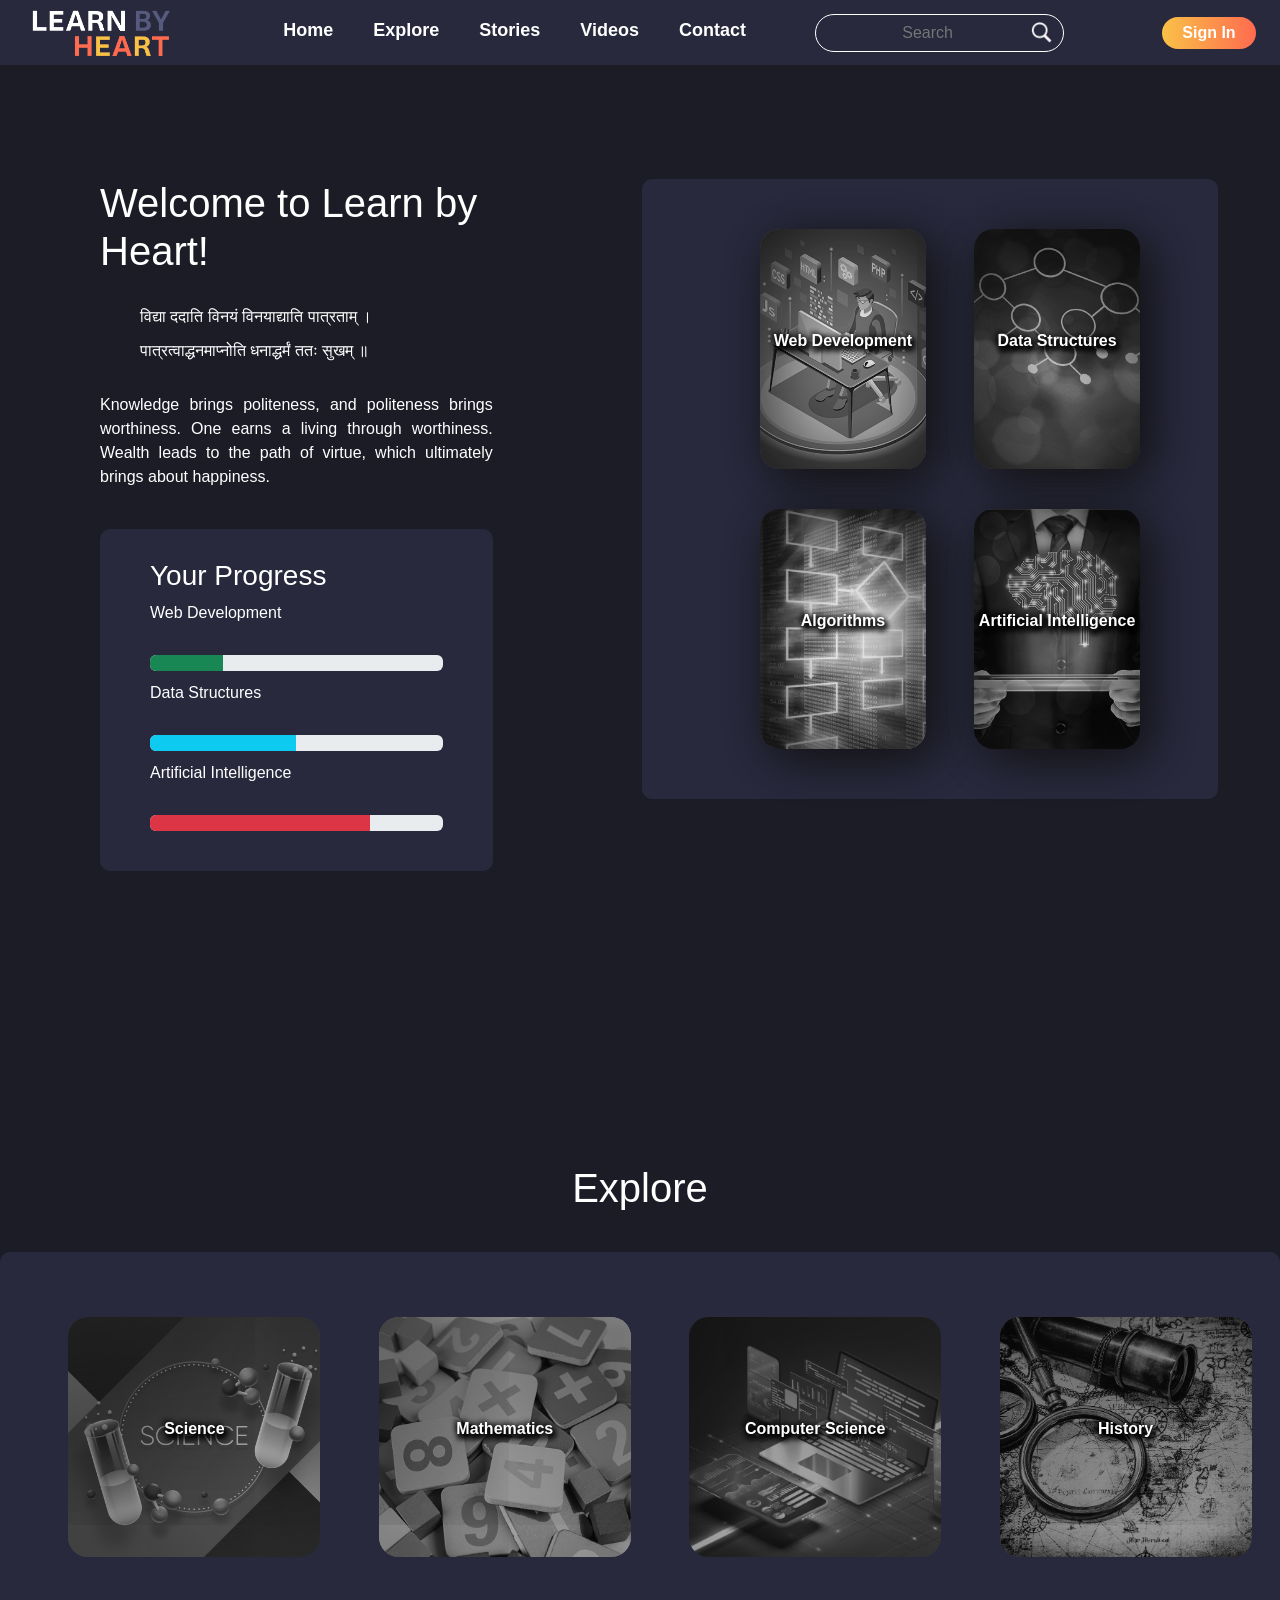
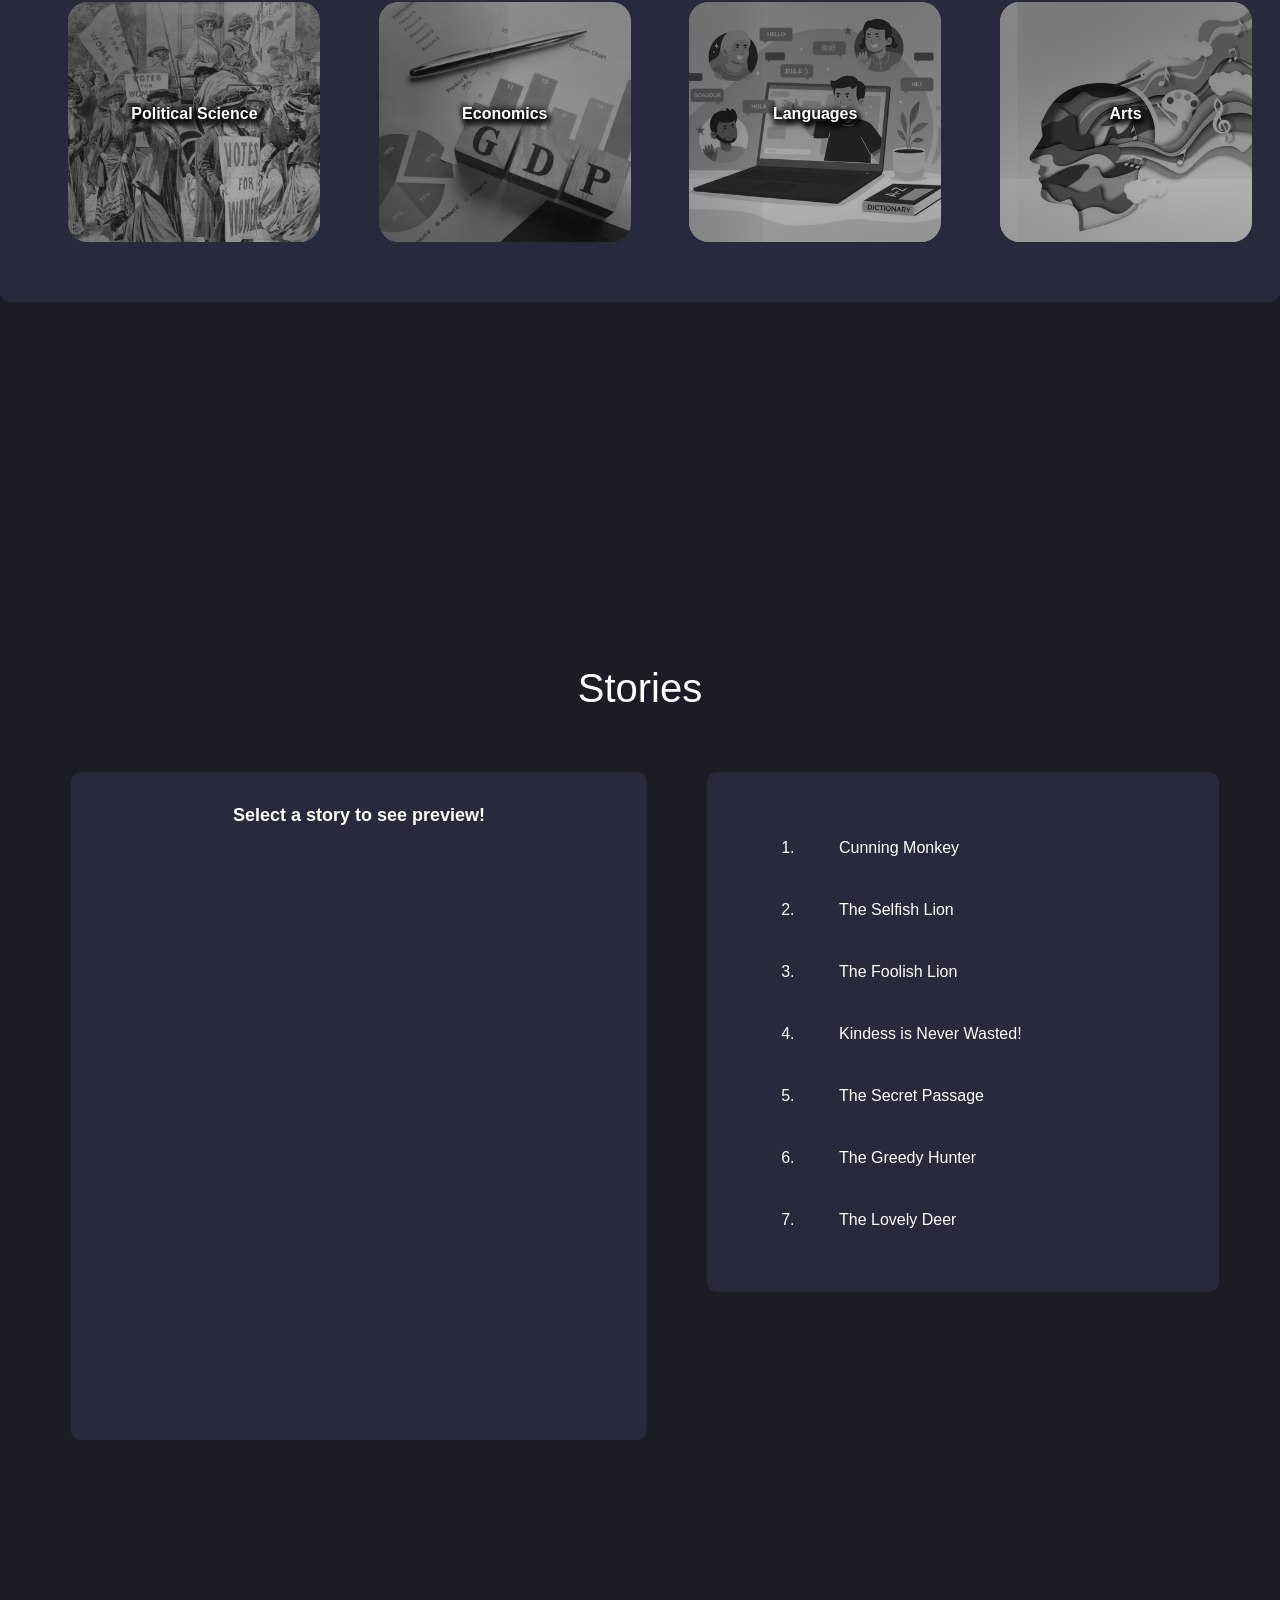
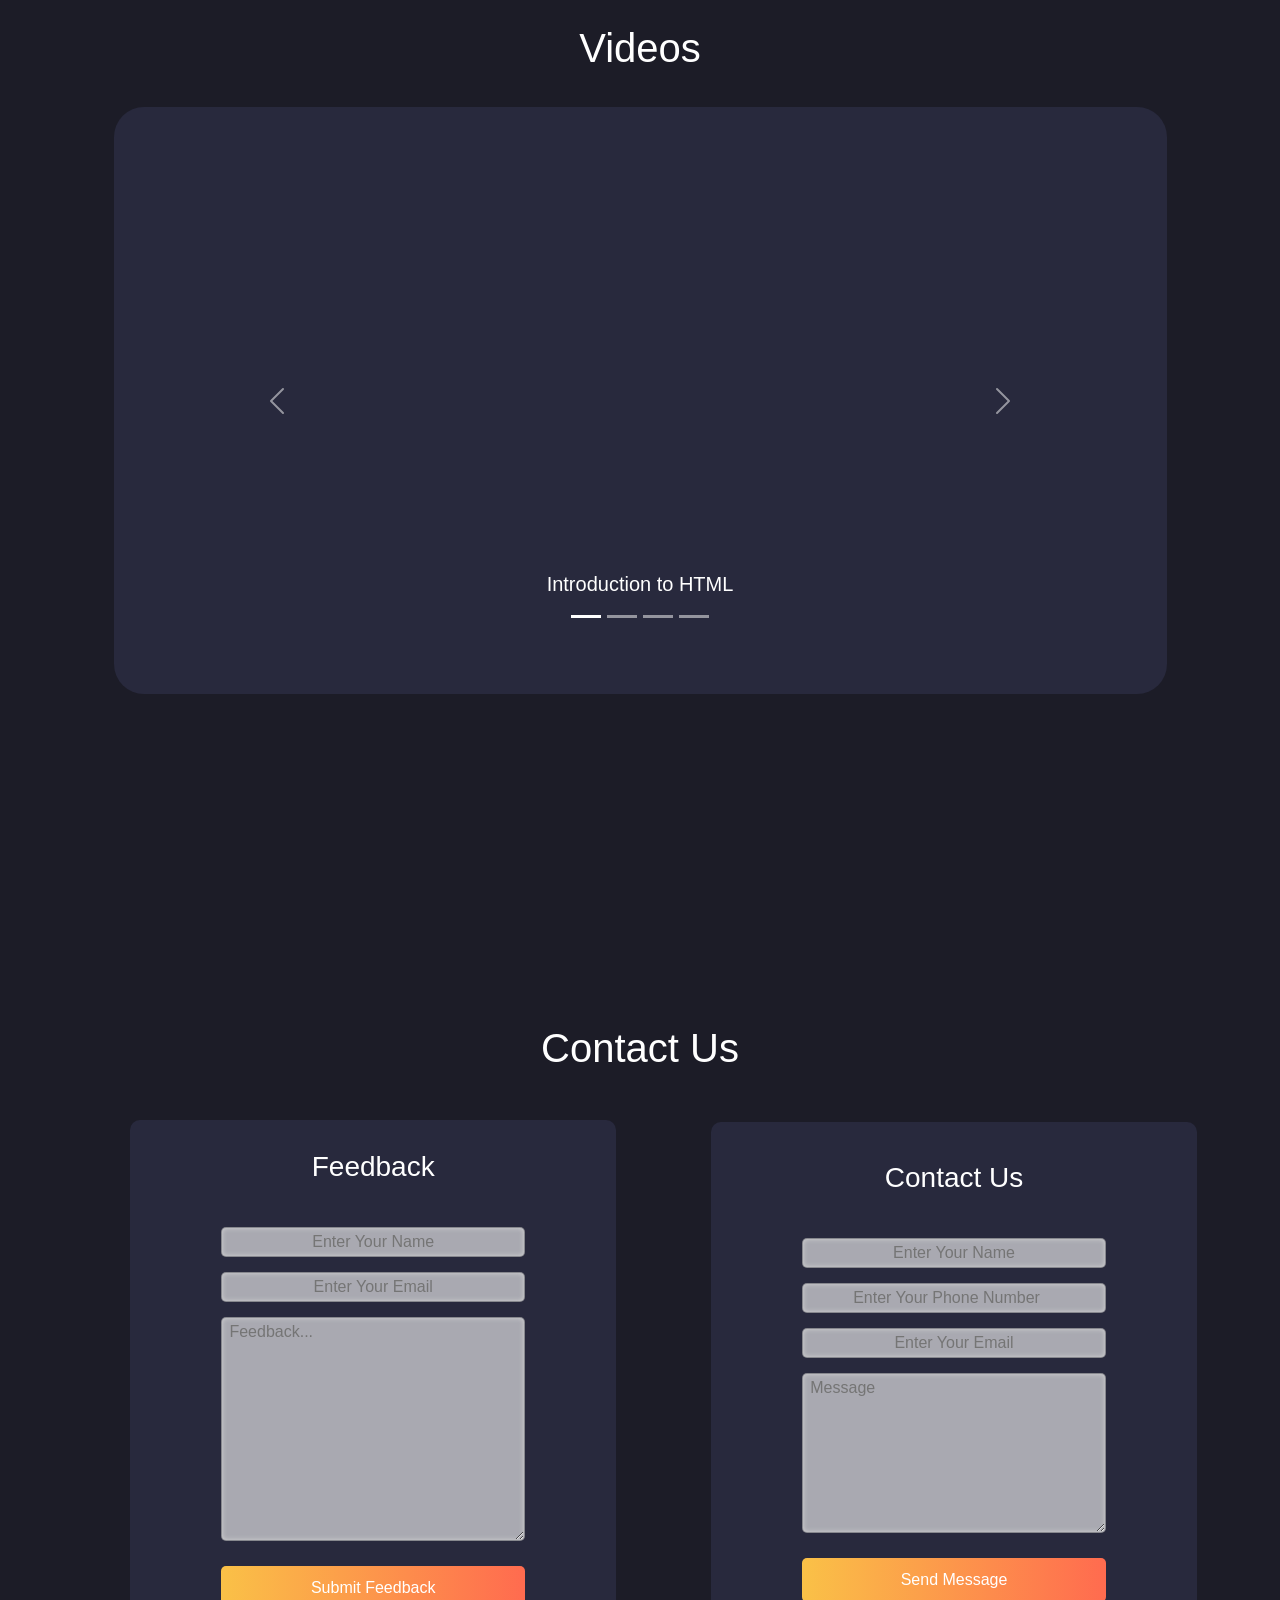
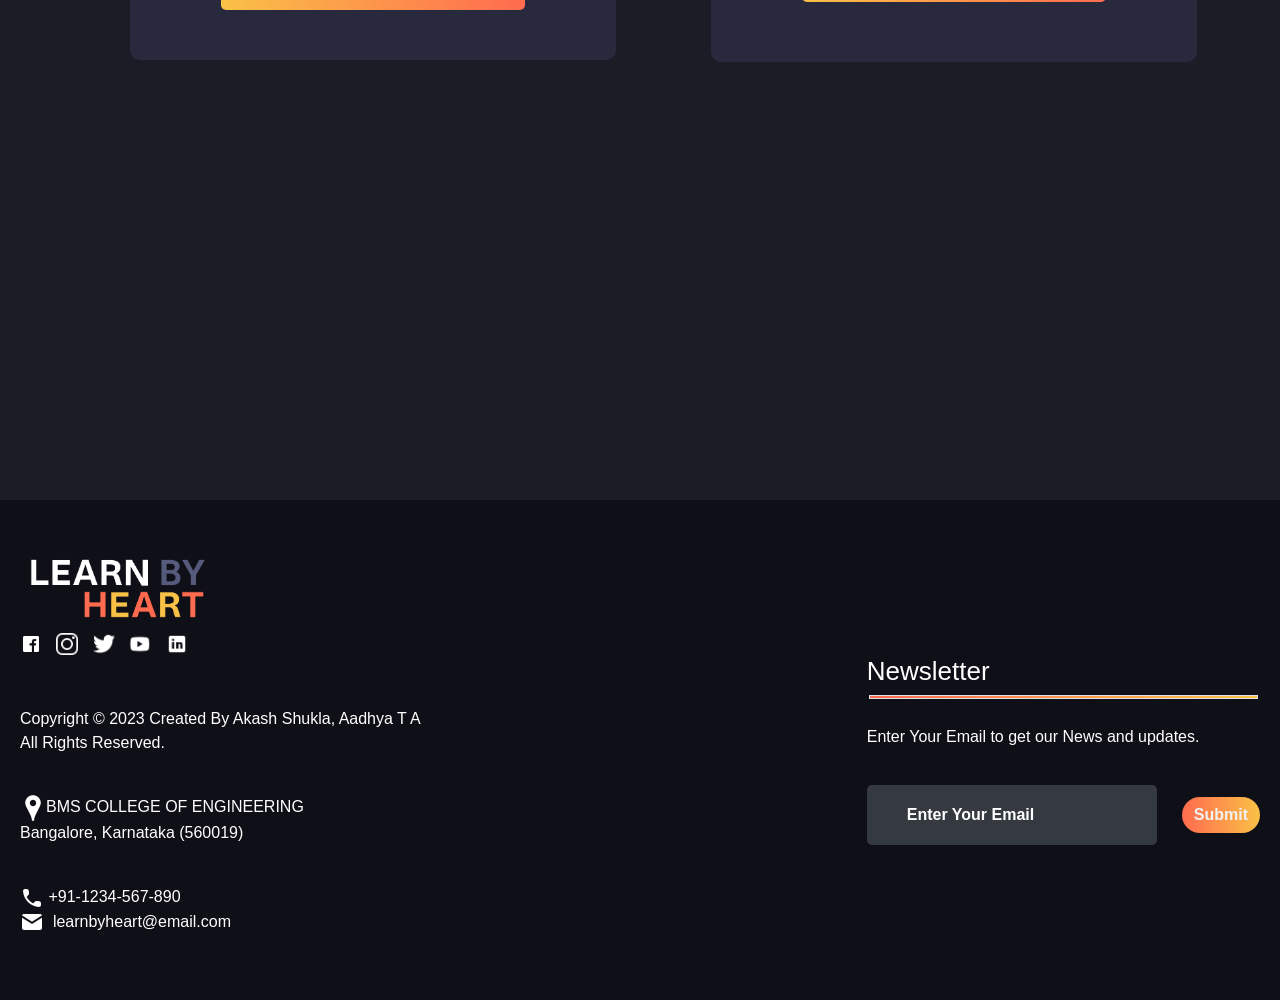
==== commit fcca4702: "Images made visible by changing the source url" ====
--- a/docs/index.html
+++ b/docs/index.html
@@ -14,7 +14,7 @@
         integrity="sha384-w76AqPfDkMBDXo30jS1Sgez6pr3x5MlQ1ZAGC+nuZB+EYdgRZgiwxhTBTkF7CXvN"
         crossorigin="anonymous"></script>
     <link rel="stylesheet" href="home.css">
-    <link rel="icon" type="image/x-icon" href="/ProjectLearnbyHeart/Images/Logo1.ico">
+    <link rel="icon" type="image/x-icon" href="/Images/Logo1.ico">
 
     <!-- <script src="home.js"></script> -->
     <title>Learn By Heart</title>
@@ -26,7 +26,7 @@
     <header>
 
         <nav>
-            <div id="logo"><a href="home.html"><img src="/ProjectLearnbyHeart/Images/Logo1.png"
+            <div id="logo"><a href="home.html"><img src="/Images/Logo1.png"
                         alt="LEARN BY HEART"></a></div>
 
             <div id="menu">
@@ -41,7 +41,7 @@
 
             <div id="search">
                 <input type="text" placeholder="Search">
-                <img src="/ProjectLearnbyHeart/Images/search.png" alt="Search">
+                <img src="/Images/search.png" alt="Search">
             </div>
 
             <div id="login">
@@ -120,28 +120,28 @@
 
             <h1 class="title">Explore</h1>
             <div class="ngcard" id="ebg">
-                <a href="/ProjectLearnbyHeart/Source/science.html" target="_blank">
+                <a href="/Source/science.html" target="_blank">
                     <div class="ecard" id="e1">Science</div>
                 </a>
-                <a href="/ProjectLearnbyHeart/Source/maths.html" target="_blank">
+                <a href="/Source/maths.html" target="_blank">
                     <div class="ecard" id="e2">Mathematics</div>
                 </a>
-                <a href="/ProjectLearnbyHeart/Source/computerscience.html" target="_blank">
+                <a href="/Source/computerscience.html" target="_blank">
                     <div class="ecard" id="e3">Computer Science</div>
                 </a>
-                <a href="/ProjectLearnbyHeart/Source/history.html" target="_blank">
+                <a href="/Source/history.html" target="_blank">
                     <div class="ecard" id="e4">History</div>
                 </a>
-                <a href="/ProjectLearnbyHeart/Source/landing.html" target="_blank">
+                <a href="/Source/landing.html" target="_blank">
                     <div class="ecard" id="e5">Political Science</div>
                 </a>
-                <a href="/ProjectLearnbyHeart/Source/landing.html" target="_blank">
+                <a href="/Source/landing.html" target="_blank">
                     <div class="ecard" id="e6">Economics</div>
                 </a>
-                <a href="/ProjectLearnbyHeart/Source/landing.html" target="_blank">
+                <a href="/Source/landing.html" target="_blank">
                     <div class="ecard" id="e7">Languages</div>
                 </a>
-                <a href="/ProjectLearnbyHeart/Source/landing.html" target="_blank">
+                <a href="/Source/landing.html" target="_blank">
                     <div class="ecard" id="e8">Arts</div>
                 </a>
             </div>
@@ -326,21 +326,21 @@
     <footer>
         <div class="footer-container">
             <div class="left-col">
-                <img src="/ProjectLearnbyHeart/Images/Logo1.png" style="width: 200px;">
+                <img src="/Images/Logo1.png" style="width: 200px;">
                 <div class="logo"></div>
                 <div class="social-media">
-                    <a href="#"><img src="/ProjectLearnbyHeart/Images/fb.png"></a>
-                    <a href="#"><img src="/ProjectLearnbyHeart/Images/insta.png"></a>
-                    <a href="#"><img src="/ProjectLearnbyHeart/Images/tt.png"></a>
-                    <a href="#"><img src="/ProjectLearnbyHeart/Images/ytube.png"></a>
-                    <a href="#"><img src="/ProjectLearnbyHeart/Images/linkedin.png"></a>
+                    <a href="#"><img src="/Images/fb.png"></a>
+                    <a href="#"><img src="/Images/insta.png"></a>
+                    <a href="#"><img src="/Images/tt.png"></a>
+                    <a href="#"><img src="/Images/ytube.png"></a>
+                    <a href="#"><img src="/Images/linkedin.png"></a>
                 </div><br><br>
                 <p class="rights-text">Copyright © 2023 Created By Akash Shukla, Aadhya T A<br>All Rights Reserved.</p>
                 <br>
-                <p><img src="/ProjectLearnbyHeart/Images/location.png">BMS COLLEGE OF ENGINEERING<br>Bangalore,
+                <p><img src="/Images/location.png">BMS COLLEGE OF ENGINEERING<br>Bangalore,
                     Karnataka (560019)</p><br>
-                <p><img src="/ProjectLearnbyHeart/Images/phone.png"> +91-1234-567-890<br><img
-                        src="/ProjectLearnbyHeart/Images/mail.png">&nbsp; learnbyheart@email.com</p>
+                <p><img src="/Images/phone.png"> +91-1234-567-890<br><img
+                        src="/Images/mail.png">&nbsp; learnbyheart@email.com</p>
             </div>
             <div class="right-col">
                 <h1 style="color: #fff">Newsletter</h1>
--- a/docs/home.css
+++ b/docs/home.css
@@ -116,13 +116,13 @@
 
 /*CUSTOM CURSON NOT WORKING*/
 
-nav #search input:hover {
+/* nav #search input:hover { */
 
     /* cursor: url('C:\Users\rajus\Documents\WebDev\Project Learn by Heart\Images\pencil.svg'), auto; */
-    cursor: url("C:\Users\rajus\Documents\WebDev\Project Learn by Heart\Images\pencil.cur"), auto;
+    /* cursor: url("C:\Users\rajus\Documents\WebDev\Project Learn by Heart\Images\pencil.cur"), auto; */
     /* cursor: zoom-in; */
 
-}
+/* } */
 
 
 .logbtn {
@@ -249,7 +249,7 @@
     width: 100%;
     border-radius: 20px;
     /* border: 2px solid #FA4B37; */
-    background-image: url("/ProjectLearnbyHeart/Images/girl\ reading\ g.gif");
+    background-image: url("/Images/girl\ reading\ g.gif");
     /* filter: drop-shadow(100); */
     /* background-repeat: no-repeat; */
     /* background-color: #DF2771; */
@@ -290,28 +290,28 @@
 
 /* SUGGESTION CARDS BY ID  */
 #s1 {
-    background-image: url("/ProjectLearnbyHeart/Images/web_dev.png");
+    background-image: url("/Images/web_dev.png");
     background-repeat: no-repeat;
     background-size: cover;
     background-position-x: center;
 }
 
 #s2 {
-    background-image: url("/ProjectLearnbyHeart/Images/ds.png");
+    background-image: url("/Images/ds.png");
     background-repeat: no-repeat;
     background-size: cover;
     background-position-x: 75%;
 }
 
 #s3 {
-    background-image: url("/ProjectLearnbyHeart/Images/Algo.jpg");
+    background-image: url("/Images/Algo.jpg");
     background-repeat: no-repeat;
     background-size: cover;
     background-position-x: center;
 }
 
 #s4 {
-    background-image: url("/ProjectLearnbyHeart/Images/aiml2.webp");
+    background-image: url("/Images/aiml2.webp");
     background-repeat: no-repeat;
     background-size: cover;
     background-position-x: 80%;
@@ -356,7 +356,7 @@
     width: 100%;
     border-radius: 20px;
     /* border: 2px solid #FA4B37; */
-    background-image: url("/ProjectLearnbyHeart/Images/home\ school.PNG");
+    background-image: url("/Images/home\ school.PNG");
     filter: drop-shadow(100px);
     background-repeat: no-repeat;
     /* background-color: #DF2771; */
@@ -374,28 +374,28 @@
 /* EXPLORE CARDS BY ID  */
 
 #e1 {
-    background-image: url("/ProjectLearnbyHeart/Images/science.jpg");
+    background-image: url("/Images/science.jpg");
     background-repeat: no-repeat;
     background-size: cover;
     background-position-x: center;
 }
 
 #e2 {
-    background-image: url("/ProjectLearnbyHeart/Images/mathsimg2.jpg");
+    background-image: url("/Images/mathsimg2.jpg");
     background-repeat: no-repeat;
     background-size: cover;
     background-position-x: center;
 }
 
 #e3 {
-    background-image: url("/ProjectLearnbyHeart/Images/aiml.webp");
+    background-image: url("/Images/aiml.webp");
     background-repeat: no-repeat;
     background-size: cover;
     background-position-x: 75%;
 }
 
 #e4 {
-    background-image: url("/ProjectLearnbyHeart/Images/history.png");
+    background-image: url("/Images/history.png");
     background-repeat: no-repeat;
     background-size: cover;
     background-position-x: center;
@@ -403,28 +403,28 @@
 
 
 #e5 {
-    background-image: url("/ProjectLearnbyHeart/Images/civics.jpg");
+    background-image: url("/Images/civics.jpg");
     background-repeat: no-repeat;
     background-size: cover;
     background-position-x: center;
 }
 
 #e6 {
-    background-image: url("/ProjectLearnbyHeart/Images/eco3.avif");
+    background-image: url("/Images/eco3.avif");
     background-repeat: no-repeat;
     background-size: cover;
     background-position-x: center;
 }
 
 #e7 {
-    background-image: url("/ProjectLearnbyHeart/Images/langl.jpg");
+    background-image: url("/Images/langl.jpg");
     background-repeat: no-repeat;
     background-size: cover;
     background-position-x: center;
 }
 
 #e8 {
-    background-image: url("/ProjectLearnbyHeart/Images/art1.webp");
+    background-image: url("/Images/art1.webp");
     background-repeat: no-repeat;
     background-size: cover;
     background-position-x: center;
@@ -529,7 +529,7 @@
 }
 
 .st1pic {
-    background-image: url("/ProjectLearnbyHeart/Images/story1.webp");
+    background-image: url("/Images/story1.webp");
     border-radius: 20px;
     height: 70%;
     width: 80%;
@@ -541,7 +541,7 @@
 
 
 .st2pic {
-    background-image: url("/ProjectLearnbyHeart/Images/story2.jpg");
+    background-image: url("/Images/story2.jpg");
     border-radius: 20px;
     height: 70%;
     width: 80%;
@@ -552,7 +552,7 @@
 }
 
 .st3pic {
-    background-image: url("/ProjectLearnbyHeart/Images/story3.jpg");
+    background-image: url("/Images/story3.jpg");
     border-radius: 20px;
     height: 70%;
     width: 80%;
@@ -563,7 +563,7 @@
 }
 
 .st4pic {
-    background-image: url("/ProjectLearnbyHeart/Images/story4.jpg");
+    background-image: url("/Images/story4.jpg");
     border-radius: 20px;
     height: 70%;
     width: 80%;
@@ -574,7 +574,7 @@
 }
 
 .st5pic {
-    background-image: url("/ProjectLearnbyHeart/Images/story5.jpg");
+    background-image: url("/Images/story5.jpg");
     border-radius: 20px;
     height: 70%;
     width: 80%;
@@ -585,7 +585,7 @@
 }
 
 .st6pic {
-    background-image: url("/ProjectLearnbyHeart/Images/story6.jpg");
+    background-image: url("/Images/story6.jpg");
     border-radius: 20px;
     height: 70%;
     width: 80%;
@@ -596,7 +596,7 @@
 }
 
 .st7pic {
-    background-image: url("/ProjectLearnbyHeart/Images/story7.jpg");
+    background-image: url("/Images/story7.jpg");
     border-radius: 20px;
     height: 70%;
     width: 80%;
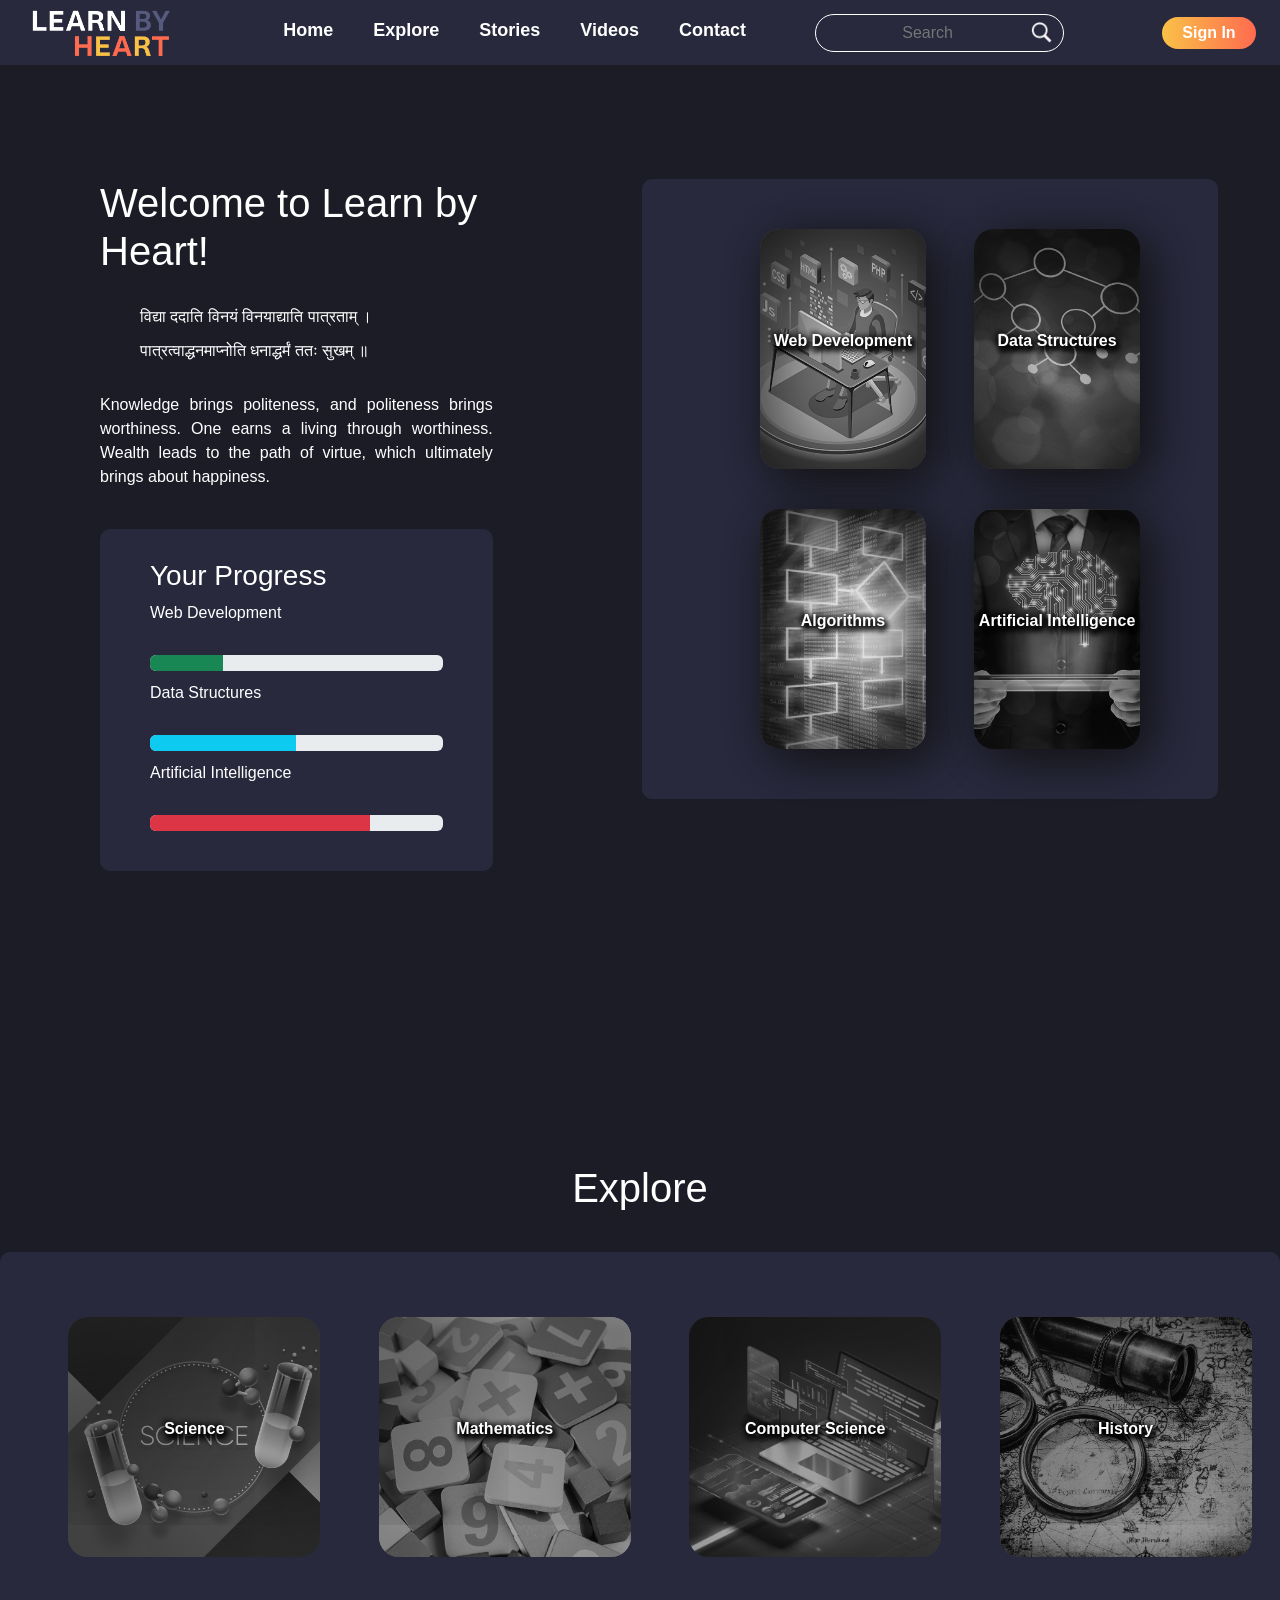
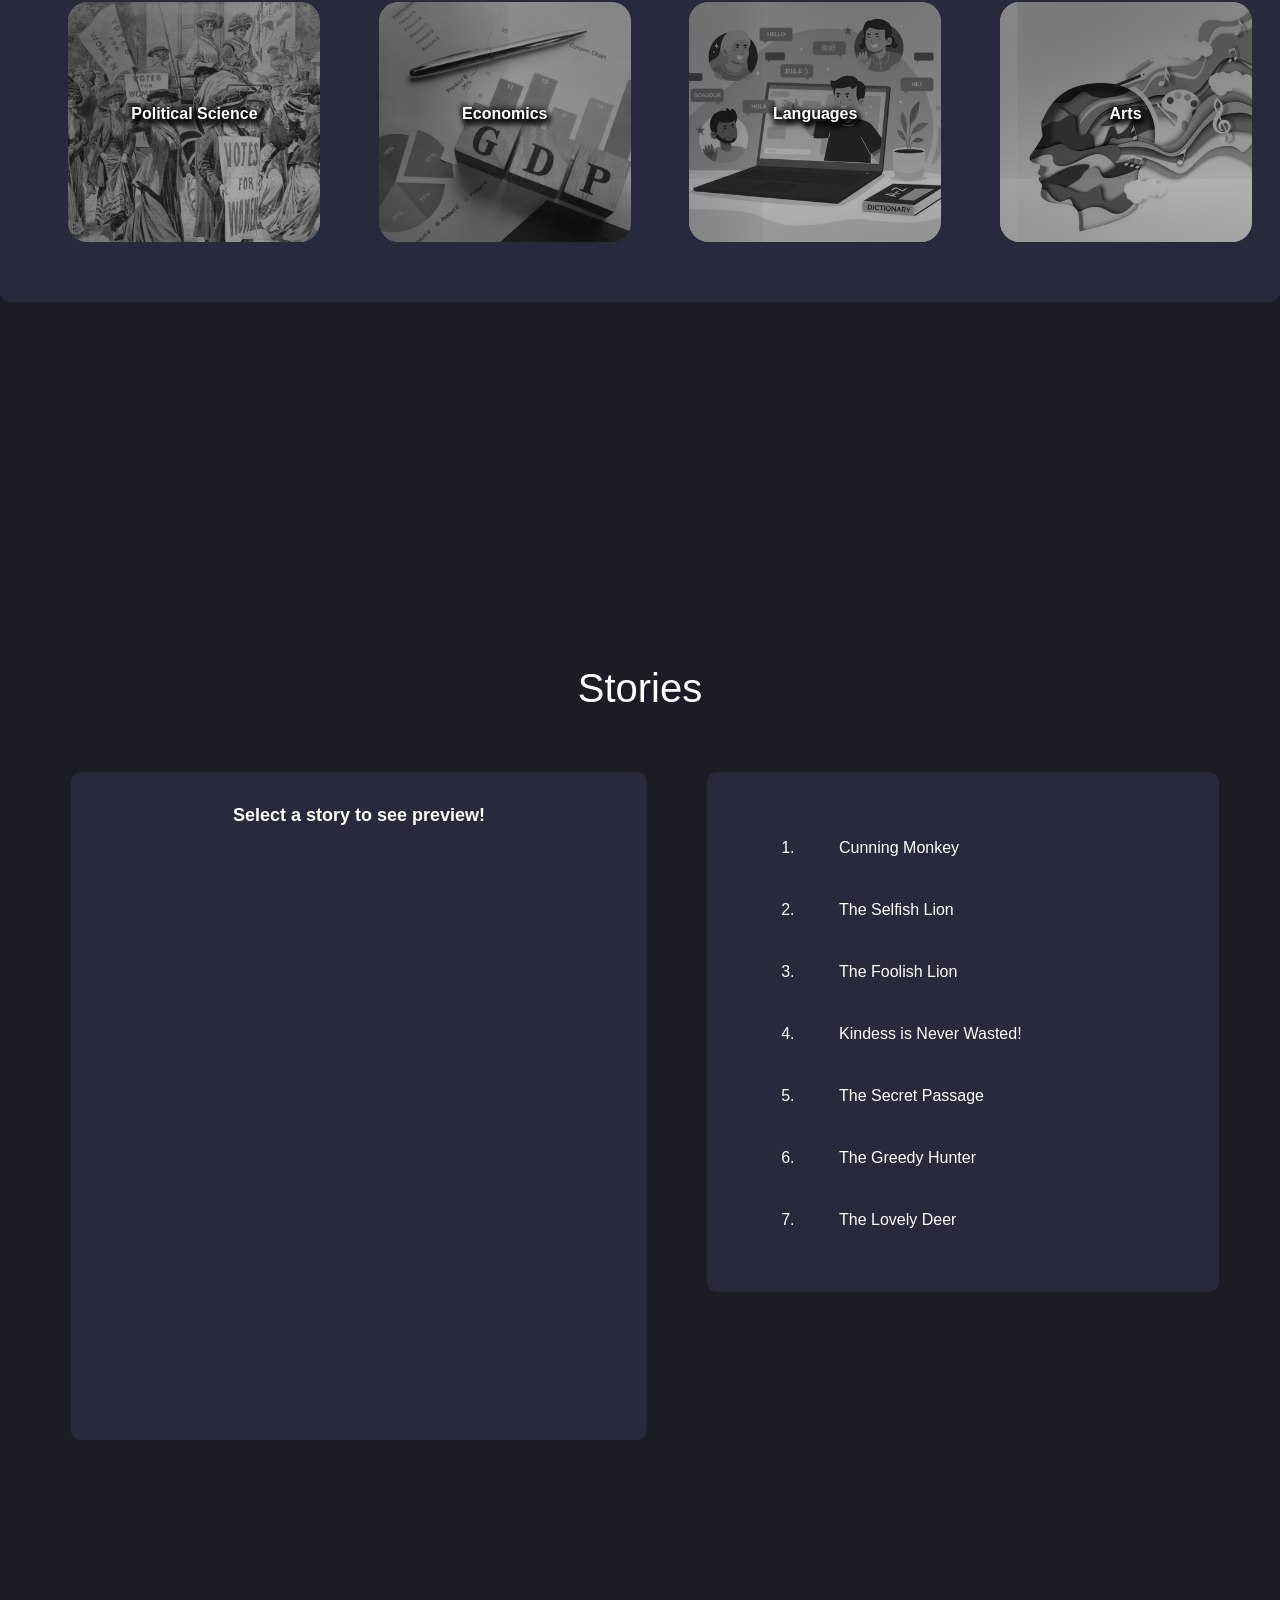
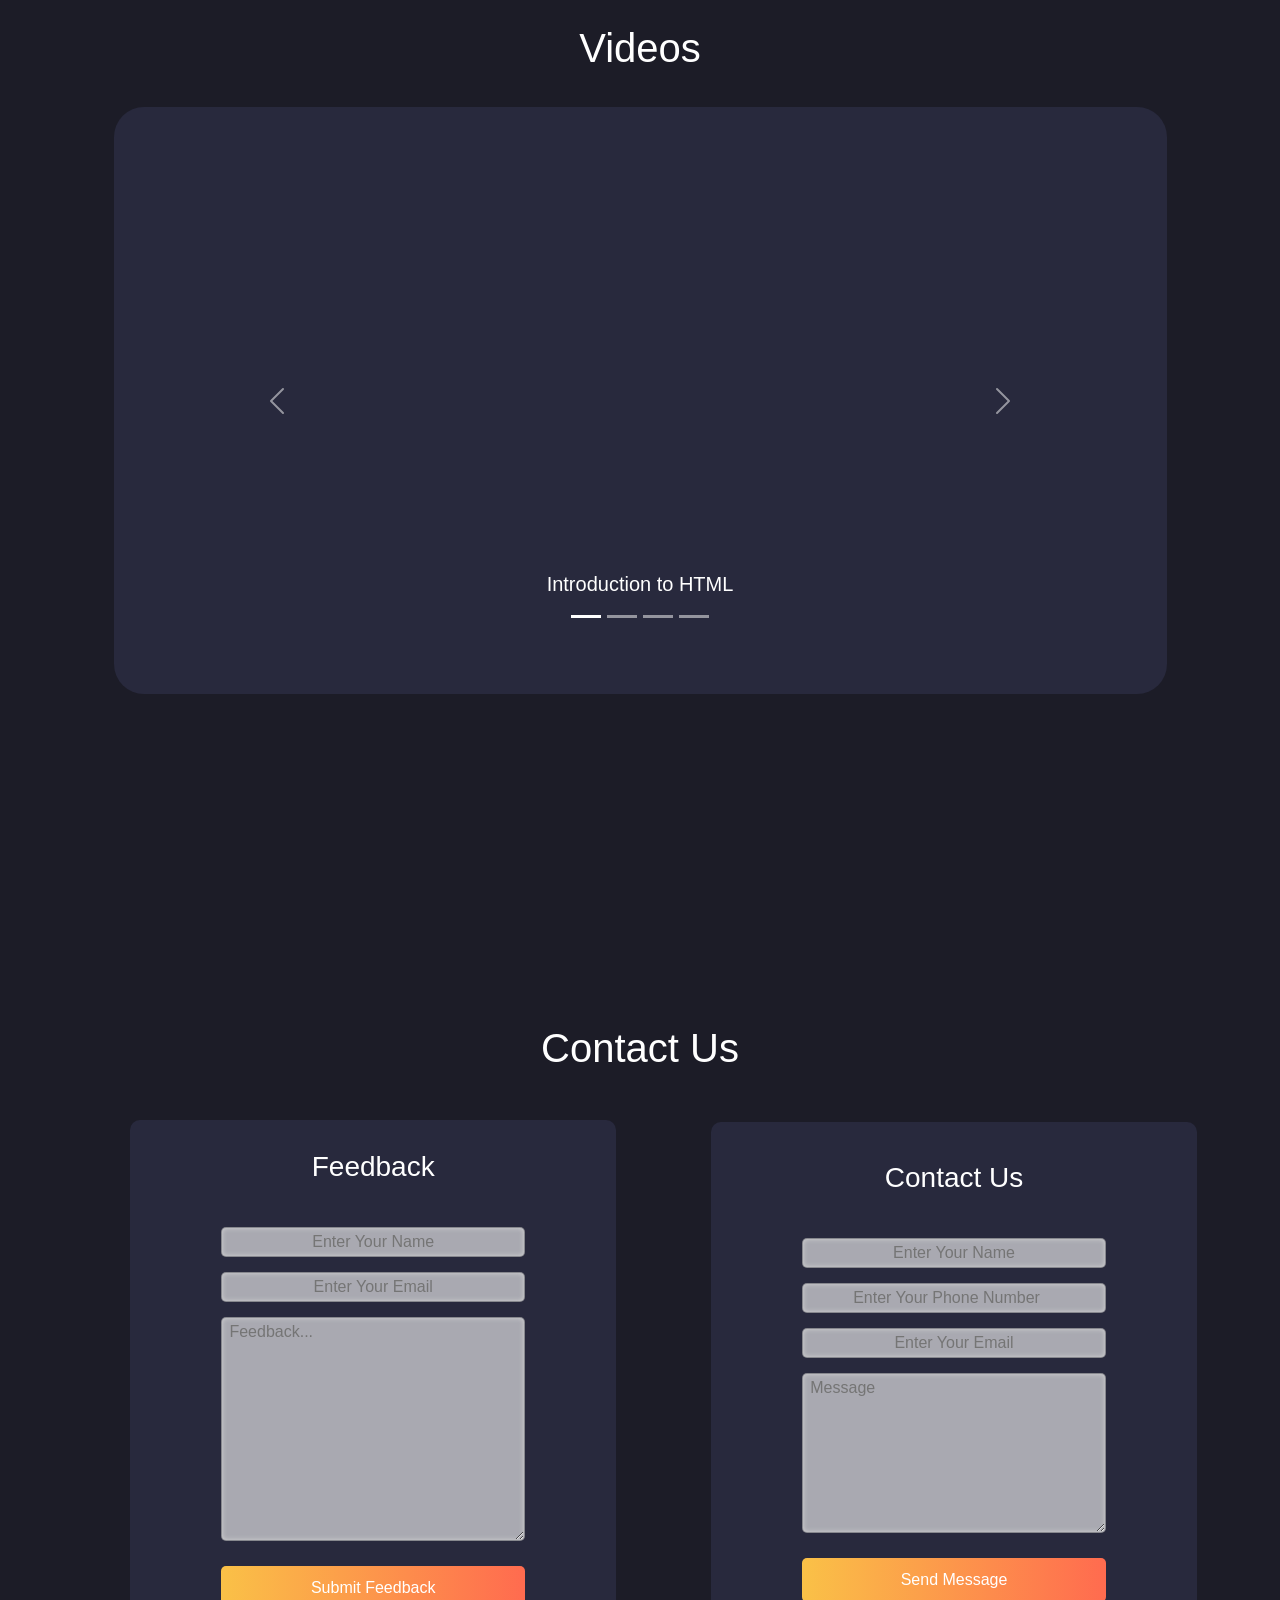
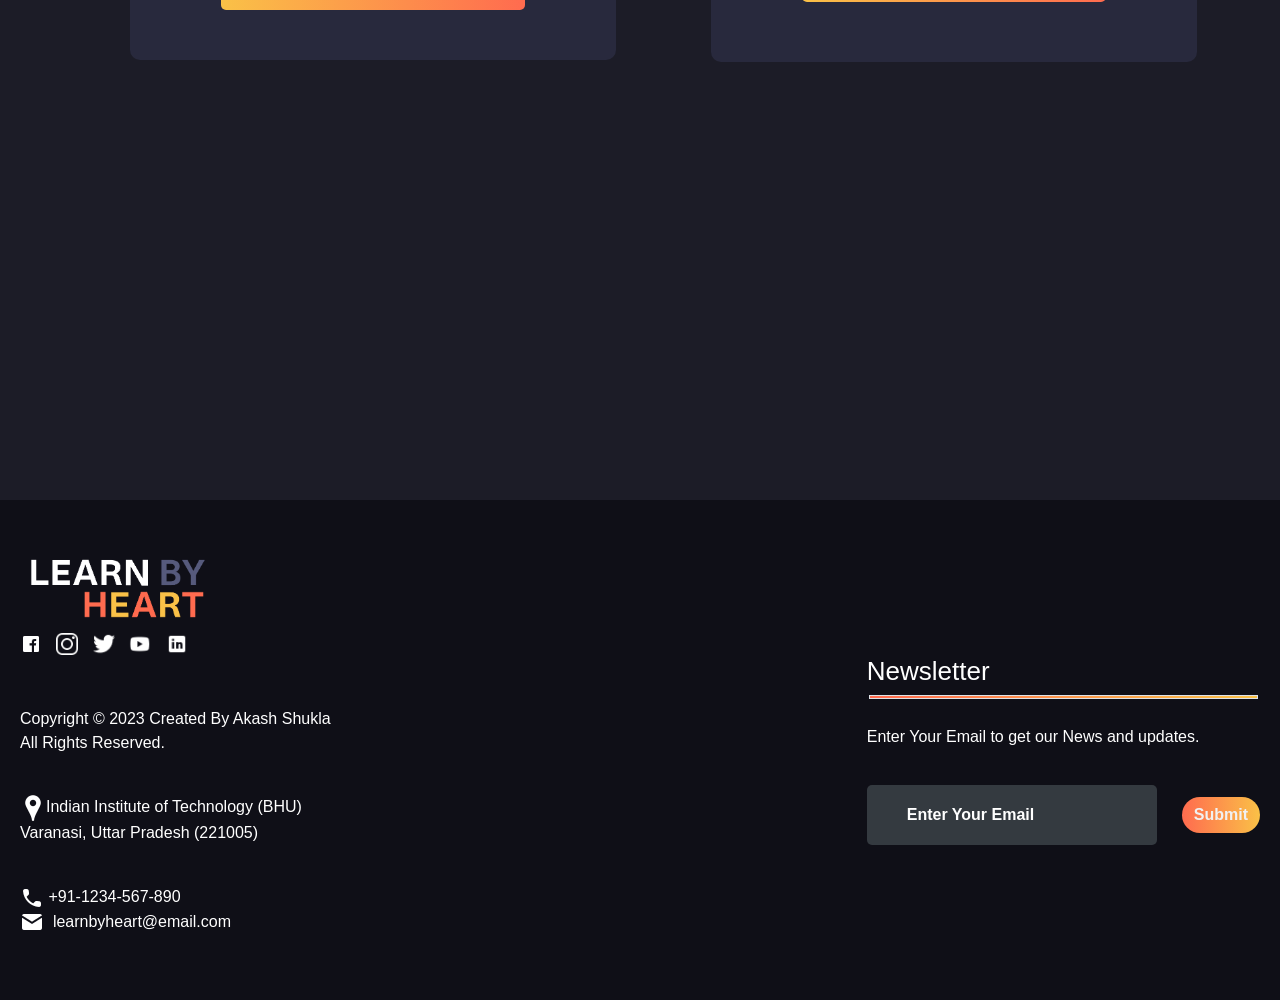
==== commit 634a3bef: "Final Commit" ====
--- a/docs/index.html
+++ b/docs/index.html
@@ -26,7 +26,7 @@
     <header>
 
         <nav>
-            <div id="logo"><a href="home.html"><img src="/Images/Logo1.png"
+            <div id="logo"><a href="#home"><img src="/Images/Logo1.png"
                         alt="LEARN BY HEART"></a></div>
 
             <div id="menu">
@@ -335,10 +335,10 @@
                     <a href="#"><img src="/Images/ytube.png"></a>
                     <a href="#"><img src="/Images/linkedin.png"></a>
                 </div><br><br>
-                <p class="rights-text">Copyright © 2023 Created By Akash Shukla, Aadhya T A<br>All Rights Reserved.</p>
+                <p class="rights-text">Copyright © 2023 Created By Akash Shukla<br>All Rights Reserved.</p>
                 <br>
-                <p><img src="/Images/location.png">BMS COLLEGE OF ENGINEERING<br>Bangalore,
-                    Karnataka (560019)</p><br>
+                <p><img src="/Images/location.png">Indian Institute of Technology (BHU)<br>Varanasi,
+                    Uttar Pradesh (221005)</p><br>
                 <p><img src="/Images/phone.png"> +91-1234-567-890<br><img
                         src="/Images/mail.png">&nbsp; learnbyheart@email.com</p>
             </div>
